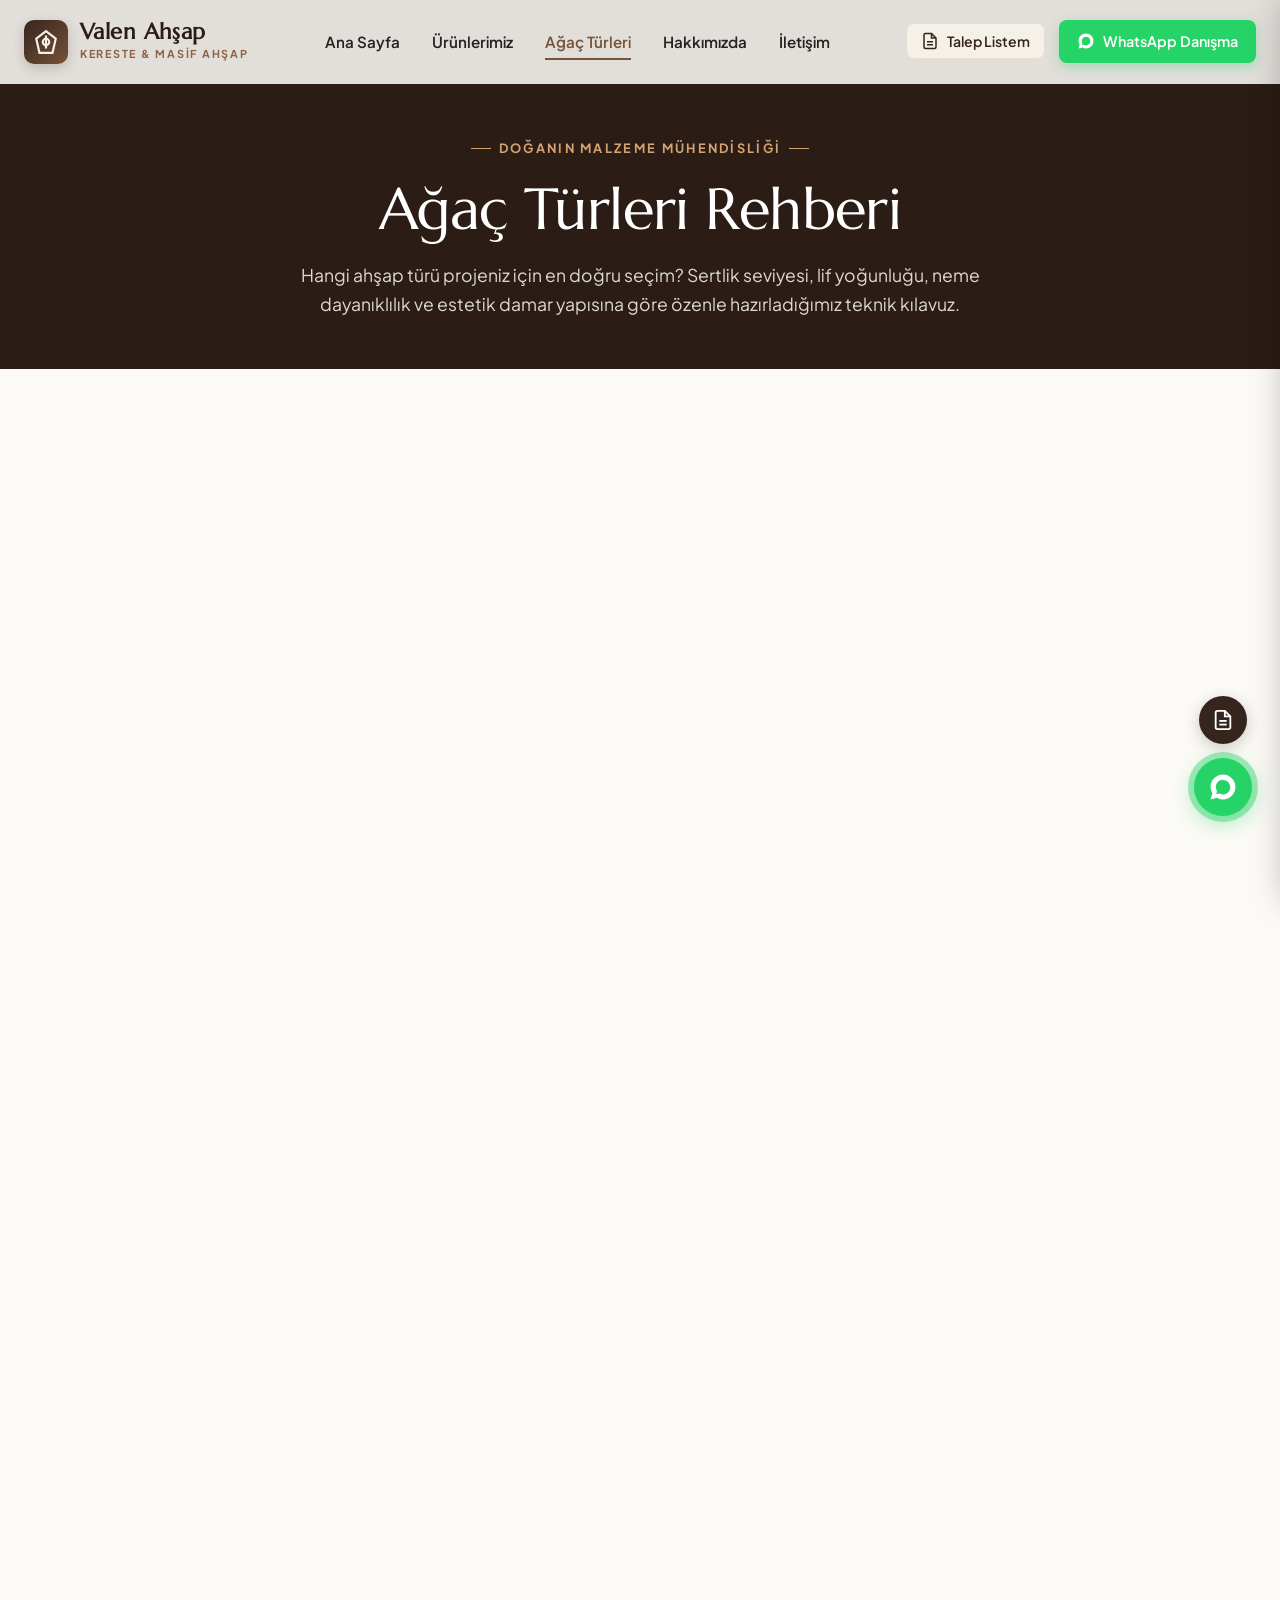
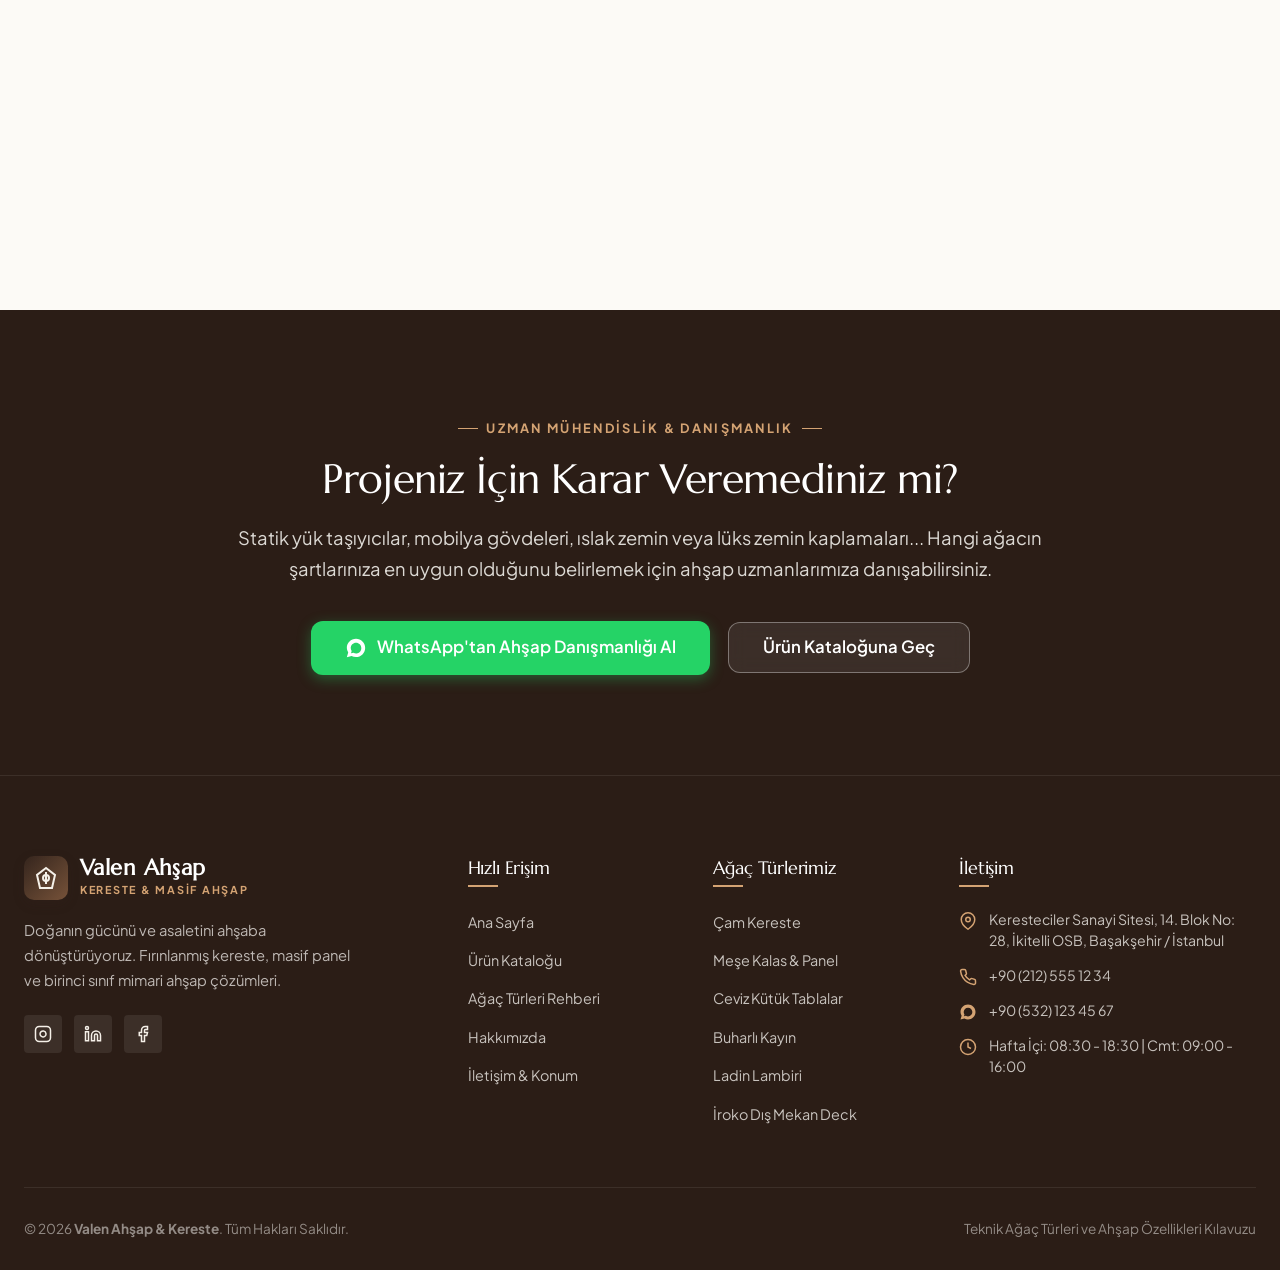
==== agac-turleri.html @ 67af4379 "Add files via upload" ====
<!DOCTYPE html>
<html lang="tr">
<head>
  <meta charset="UTF-8" />
  <meta name="viewport" content="width=device-width, initial-scale=1.0" />
  <meta http-equiv="X-UA-Compatible" content="ie=edge" />

  <!-- SEO Meta Etiketleri -->
  <title>Ağaç Türleri Rehberi | Meşe, Ceviz, Çam, Kayın, Gürgen, Ladin ve İroko - Valen Ahşap</title>
  <meta name="description" content="Projeniz için en doğru ahşabı seçin. Sertlik dereceleri, yoğunluk, neme dayanıklılık, lif dokusu ve kullanım alanlarıyla detaylı ağaç türleri teknik rehberi." />
  <meta name="keywords" content="ağaç türleri, meşe özellikleri, ceviz ağacı sertlik, çam ağacı neme dayanıklılık, kayın kereste bükülme, gürgen kereste, ladin tavan, iroko deck dayanım" />
  <meta name="author" content="Valen Ahşap & Kereste" />
  <meta name="robots" content="index, follow" />
  <link rel="canonical" href="https://www.valenahsap.com/agac-turleri.html" />

  <!-- Open Graph -->
  <meta property="og:type" content="website" />
  <meta property="og:title" content="Ağaç Türleri Rehberi | Valen Ahşap & Kereste" />
  <meta property="og:description" content="Hangi ahşap türü projenize uygun? Sertlik, renk, lif yapısı ve dayanıklılık rehberimizle keşfedin." />
  <meta property="og:image" content="https://images.unsplash.com/photo-1542456510-4710d436c4f2?auto=format&fit=crop&w=1200&q=80" />
  <meta property="og:url" content="https://www.valenahsap.com/agac-turleri.html" />

  <!-- CSS Dosyaları -->
  <link rel="stylesheet" href="assets/css/style.css" />
  <link rel="stylesheet" href="assets/css/responsive.css" />
</head>
<body>

  <!-- ==============================================================================
       ÜST GEZİNME ÇUBUĞU (HEADER & NAV)
       ============================================================================== -->
  <header class="site-header" id="site-header">
    <div class="site-container header-inner">
      
      <a href="index.html" class="brand-logo-link" title="Valen Ahşap & Kereste Ana Sayfa">
        <div class="brand-icon-wrapper">
          <svg width="26" height="26" viewBox="0 0 24 24" fill="none" stroke="currentColor" stroke-width="2">
            <path d="M12 2L3 9l3 13h12l3-13z"/>
            <path d="M12 6v12"/>
            <circle cx="12" cy="12" r="3"/>
          </svg>
        </div>
        <div class="brand-text-block">
          <span class="brand-title" data-config="brandShortName">Valen Ahşap</span>
          <span class="brand-subtitle">Kereste & Masif Ahşap</span>
        </div>
      </a>

      <nav class="desktop-nav-menu" aria-label="Ana Menü">
        <a href="index.html" class="nav-link">Ana Sayfa</a>
        <a href="urunler.html" class="nav-link">Ürünlerimiz</a>
        <a href="agac-turleri.html" class="nav-link active">Ağaç Türleri</a>
        <a href="hakkimizda.html" class="nav-link">Hakkımızda</a>
        <a href="iletisim.html" class="nav-link">İletişim</a>
      </nav>

      <div class="header-actions-group">
        <button class="header-quote-btn" onclick="QuoteList.openDrawer()" aria-label="Talep Listenizi Görüntüleyin" title="Talep Listesi">
          <svg width="18" height="18" viewBox="0 0 24 24" fill="none" stroke="currentColor" stroke-width="2">
            <path d="M14 2H6a2 2 0 0 0-2 2v16a2 2 0 0 0 2 2h12a2 2 0 0 0 2-2V8z"></path>
            <polyline points="14 2 14 8 20 8"></polyline>
            <line x1="16" y1="13" x2="8" y2="13"></line>
            <line x1="16" y1="17" x2="8" y2="17"></line>
          </svg>
          <span>Talep Listem</span>
          <span class="quote-badge-count" style="display: none;">0</span>
        </button>

        <a href="#" class="header-whatsapp-btn" data-config="whatsappLink" title="WhatsApp ile İletişime Geçin">
          <svg width="18" height="18" viewBox="0 0 24 24" fill="currentColor">
            <path d="M12.031 6.172c-3.181 0-5.767 2.586-5.768 5.766-.001 1.298.38 2.27 1.019 3.287l-.711 2.598 2.664-.698c.99.54 1.766.793 2.796.793 3.181 0 5.767-2.586 5.768-5.766 0-3.18-2.587-5.766-5.768-5.766zm9.969 5.766c0 5.518-4.482 10-10 10-1.748 0-3.385-.45-4.815-1.24L2 22l1.507-5.074A9.957 9.957 0 0 1 2 11.938c0-5.518 4.482-10 10-10s10 4.482 10 10z"/>
          </svg>
          <span>WhatsApp Danışma</span>
        </a>

        <button class="hamburger-btn" aria-label="Menüyü Aç" aria-expanded="false">
          <span class="hamburger-line"></span>
          <span class="hamburger-line"></span>
          <span class="hamburger-line"></span>
        </button>
      </div>

    </div>
  </header>

  <!-- Mobil Menü Çekmecesi -->
  <div id="mobile-nav-overlay" class="mobile-nav-overlay"></div>
  <aside id="mobile-navigation" class="mobile-navigation" aria-label="Mobil Gezinme">
    <div class="mobile-nav-header">
      <div class="brand-text-block">
        <span class="brand-title" data-config="brandShortName">Valen Ahşap</span>
        <span class="brand-subtitle">Kereste & Masif Ahşap</span>
      </div>
      <button class="mobile-nav-close" aria-label="Menüyü Kapat">
        <svg width="20" height="20" viewBox="0 0 24 24" fill="none" stroke="currentColor" stroke-width="2">
          <line x1="18" y1="6" x2="6" y2="18"></line>
          <line x1="6" y1="6" x2="18" y2="18"></line>
        </svg>
      </button>
    </div>

    <nav class="mobile-nav-links">
      <a href="index.html" class="mobile-nav-link">Ana Sayfa</a>
      <a href="urunler.html" class="mobile-nav-link">Ürünlerimiz</a>
      <a href="agac-turleri.html" class="mobile-nav-link active">Ağaç Türleri</a>
      <a href="hakkimizda.html" class="mobile-nav-link">Hakkımızda</a>
      <a href="iletisim.html" class="mobile-nav-link">İletişim</a>
    </nav>

    <div class="mobile-nav-footer">
      <button class="btn btn-secondary btn-sm" onclick="QuoteList.openDrawer()" style="width: 100%;">
        <svg width="18" height="18" viewBox="0 0 24 24" fill="none" stroke="currentColor" stroke-width="2">
          <path d="M14 2H6a2 2 0 0 0-2 2v16a2 2 0 0 0 2 2h12a2 2 0 0 0 2-2V8z"></path>
          <polyline points="14 2 14 8 20 8"></polyline>
        </svg>
        <span>Talep Listem</span>
        <span class="quote-badge-count" style="display: none;">0</span>
      </button>

      <a href="#" class="btn btn-whatsapp btn-sm" data-config="whatsappLink" style="width: 100%;">
        <svg width="18" height="18" viewBox="0 0 24 24" fill="currentColor">
          <path d="M12.031 6.172c-3.181 0-5.767 2.586-5.768 5.766-.001 1.298.38 2.27 1.019 3.287l-.711 2.598 2.664-.698c.99.54 1.766.793 2.796.793 3.181 0 5.767-2.586 5.768-5.766 0-3.18-2.587-5.766-5.768-5.766zm9.969 5.766c0 5.518-4.482 10-10 10-1.748 0-3.385-.45-4.815-1.24L2 22l1.507-5.074A9.957 9.957 0 0 1 2 11.938c0-5.518 4.482-10 10-10s10 4.482 10 10z"/>
        </svg>
        <span>WhatsApp İletişim</span>
      </a>
    </div>
  </aside>

  <!-- ==============================================================================
       REHBER SAYFA BAŞLIĞI (PAGE HERO)
       ============================================================================== -->
  <section class="about-hero-banner" style="padding-top: 130px; padding-bottom: 50px;">
    <div class="site-container">
      <span class="eyebrow-tag" style="color: var(--color-wood-amber);">Doğanın Malzeme Mühendisliği</span>
      <h1 style="color: var(--color-white); margin-bottom: 16px;">Ağaç Türleri Rehberi</h1>
      <p style="color: rgba(252, 250, 246, 0.85); max-width: 720px; margin: 0 auto; font-size: 1.1rem;">
        Hangi ahşap türü projeniz için en doğru seçim? Sertlik seviyesi, lif yoğunluğu, neme dayanıklılık ve estetik damar yapısına göre özenle hazırladığımız teknik kılavuz.
      </p>
    </div>
  </section>

  <!-- ==============================================================================
       AĞAÇ TÜRLERİ DETAYLI LİSTESİ
       ============================================================================== -->
  <main class="section-padding">
    <div class="site-container">
      
      <div class="species-list-container" id="wood-species-container">
        <!-- JS ile WOOD_SPECIES_GUIDE verisinden doldurulacak -->
      </div>

    </div>
  </main>

  <!-- ==============================================================================
       ALT İLETİŞİM ÇAĞRISI (CTA)
       ============================================================================== -->
  <section class="cta-banner-section">
    <div class="site-container">
      <div class="cta-inner-card reveal-on-scroll">
        <span class="eyebrow-tag" style="color: var(--color-wood-amber);">Uzman Mühendislik & Danışmanlık</span>
        <h2 class="cta-title">Projeniz İçin Karar Veremediniz mi?</h2>
        <p class="cta-desc">
          Statik yük taşıyıcılar, mobilya gövdeleri, ıslak zemin veya lüks zemin kaplamaları... Hangi ağacın şartlarınıza en uygun olduğunu belirlemek için ahşap uzmanlarımıza danışabilirsiniz.
        </p>
        <div class="cta-buttons-group">
          <a href="#" class="btn btn-whatsapp btn-lg" data-config="whatsappLink">
            <svg width="22" height="22" viewBox="0 0 24 24" fill="currentColor">
              <path d="M12.031 6.172c-3.181 0-5.767 2.586-5.768 5.766-.001 1.298.38 2.27 1.019 3.287l-.711 2.598 2.664-.698c.99.54 1.766.793 2.796.793 3.181 0 5.767-2.586 5.768-5.766 0-3.18-2.587-5.766-5.768-5.766zm9.969 5.766c0 5.518-4.482 10-10 10-1.748 0-3.385-.45-4.815-1.24L2 22l1.507-5.074A9.957 9.957 0 0 1 2 11.938c0-5.518 4.482-10 10-10s10 4.482 10 10z"/>
            </svg>
            <span>WhatsApp'tan Ahşap Danışmanlığı Al</span>
          </a>
          <a href="urunler.html" class="btn btn-outline-white btn-lg">
            <span>Ürün Kataloğuna Geç</span>
          </a>
        </div>
      </div>
    </div>
  </section>

  <!-- ==============================================================================
       SİTE ALT BİLGİSİ (FOOTER)
       ============================================================================== -->
  <footer class="site-footer">
    <div class="site-container">
      
      <div class="footer-top-grid">
        
        <div class="footer-brand-col">
          <div class="brand-logo-link">
            <div class="brand-icon-wrapper">
              <svg width="24" height="24" viewBox="0 0 24 24" fill="none" stroke="currentColor" stroke-width="2">
                <path d="M12 2L3 9l3 13h12l3-13z"/>
                <path d="M12 6v12"/>
                <circle cx="12" cy="12" r="3"/>
              </svg>
            </div>
            <div class="brand-text-block">
              <span class="brand-title" style="color: var(--color-white);" data-config="brandShortName">Valen Ahşap</span>
              <span class="brand-subtitle" style="color: var(--color-wood-amber);">Kereste & Masif Ahşap</span>
            </div>
          </div>

          <p>
            Doğanın gücünü ve asaletini ahşaba dönüştürüyoruz. Fırınlanmış kereste, masif panel ve birinci sınıf mimari ahşap çözümleri.
          </p>

          <div class="footer-social-links">
            <a href="https://instagram.com" target="_blank" rel="noopener noreferrer" class="social-icon-btn" aria-label="Instagram">
              <svg width="18" height="18" viewBox="0 0 24 24" fill="none" stroke="currentColor" stroke-width="2">
                <rect x="2" y="2" width="20" height="20" rx="5" ry="5"></rect>
                <path d="M16 11.37A4 4 0 1 1 12.63 8 4 4 0 0 1 16 11.37z"></path>
                <line x1="17.5" y1="6.5" x2="17.51" y2="6.5"></line>
              </svg>
            </a>
            <a href="https://linkedin.com" target="_blank" rel="noopener noreferrer" class="social-icon-btn" aria-label="LinkedIn">
              <svg width="18" height="18" viewBox="0 0 24 24" fill="none" stroke="currentColor" stroke-width="2">
                <path d="M16 8a6 6 0 0 1 6 6v7h-4v-7a2 2 0 0 0-2-2 2 2 0 0 0-2 2v7h-4v-7a6 6 0 0 1 6-6z"></path>
                <rect x="2" y="9" width="4" height="12"></rect>
                <circle cx="4" cy="4" r="2"></circle>
              </svg>
            </a>
            <a href="https://facebook.com" target="_blank" rel="noopener noreferrer" class="social-icon-btn" aria-label="Facebook">
              <svg width="18" height="18" viewBox="0 0 24 24" fill="none" stroke="currentColor" stroke-width="2">
                <path d="M18 2h-3a5 5 0 0 0-5 5v3H7v4h3v8h4v-8h3l1-4h-4V7a1 1 0 0 1 1-1h3z"></path>
              </svg>
            </a>
          </div>
        </div>

        <div>
          <h4 class="footer-heading">Hızlı Erişim</h4>
          <ul class="footer-nav-list">
            <li><a href="index.html">Ana Sayfa</a></li>
            <li><a href="urunler.html">Ürün Kataloğu</a></li>
            <li><a href="agac-turleri.html">Ağaç Türleri Rehberi</a></li>
            <li><a href="hakkimizda.html">Hakkımızda</a></li>
            <li><a href="iletisim.html">İletişim & Konum</a></li>
          </ul>
        </div>

        <div>
          <h4 class="footer-heading">Ağaç Türlerimiz</h4>
          <ul class="footer-nav-list">
            <li><a href="urunler.html?kategori=cam">Çam Kereste</a></li>
            <li><a href="urunler.html?kategori=mese">Meşe Kalas & Panel</a></li>
            <li><a href="urunler.html?kategori=ceviz">Ceviz Kütük Tablalar</a></li>
            <li><a href="urunler.html?kategori=kayin">Buharlı Kayın</a></li>
            <li><a href="urunler.html?kategori=ladin">Ladin Lambiri</a></li>
            <li><a href="urunler.html?kategori=iroko">İroko Dış Mekan Deck</a></li>
          </ul>
        </div>

        <div>
          <h4 class="footer-heading">İletişim</h4>
          <div class="footer-contact-info">
            <div class="footer-contact-item">
              <svg width="18" height="18" viewBox="0 0 24 24" fill="none" stroke="currentColor" stroke-width="2">
                <path d="M21 10c0 7-9 13-9 13s-9-6-9-13a9 9 0 0 1 18 0z"></path>
                <circle cx="12" cy="10" r="3"></circle>
              </svg>
              <span data-config="address">Keresteciler Sanayi Sitesi, 14. Blok No: 28, Başakşehir / İstanbul</span>
            </div>

            <div class="footer-contact-item">
              <svg width="18" height="18" viewBox="0 0 24 24" fill="none" stroke="currentColor" stroke-width="2">
                <path d="M22 16.92v3a2 2 0 0 1-2.18 2 19.79 19.79 0 0 1-8.63-3.07 19.5 19.5 0 0 1-6-6 19.79 19.79 0 0 1-3.07-8.67A2 2 0 0 1 4.11 2h3a2 2 0 0 1 2 1.72 12.84 12.84 0 0 0 .7 2.81 2 2 0 0 1-.45 2.11L8.09 9.91a16 16 0 0 0 6 6l1.27-1.27a2 2 0 0 1 2.11-.45 12.84 12.84 0 0 0 2.81.7A2 2 0 0 1 22 16.92z"></path>
              </svg>
              <a href="tel:+902125551234" data-config="phoneLink"><span data-config="phoneDisplay">+90 (212) 555 12 34</span></a>
            </div>

            <div class="footer-contact-item">
              <svg width="18" height="18" viewBox="0 0 24 24" fill="currentColor">
                <path d="M12.031 6.172c-3.181 0-5.767 2.586-5.768 5.766-.001 1.298.38 2.27 1.019 3.287l-.711 2.598 2.664-.698c.99.54 1.766.793 2.796.793 3.181 0 5.767-2.586 5.768-5.766 0-3.18-2.587-5.766-5.768-5.766zm9.969 5.766c0 5.518-4.482 10-10 10-1.748 0-3.385-.45-4.815-1.24L2 22l1.507-5.074A9.957 9.957 0 0 1 2 11.938c0-5.518 4.482-10 10-10s10 4.482 10 10z"/>
              </svg>
              <a href="#" data-config="whatsappLink"><span data-config="whatsappDisplay">+90 (532) 123 45 67</span></a>
            </div>

            <div class="footer-contact-item">
              <svg width="18" height="18" viewBox="0 0 24 24" fill="none" stroke="currentColor" stroke-width="2">
                <circle cx="12" cy="12" r="10"></circle>
                <polyline points="12 6 12 12 16 14"></polyline>
              </svg>
              <span data-config="workingHours">Hafta İçi: 08:30 - 18:30 | Cmt: 09:00 - 16:00</span>
            </div>
          </div>
        </div>

      </div>

      <div class="footer-bottom-bar">
        <div>
          © <span data-config="currentYear">2026</span> <strong data-config="brandName">Valen Ahşap & Kereste</strong>. Tüm Hakları Saklıdır.
        </div>
        <div>
          Teknik Ağaç Türleri ve Ahşap Özellikleri Kılavuzu
        </div>
      </div>

    </div>
  </footer>

  <!-- ==============================================================================
       JAVASCRIPT MODÜLLERİ
       ============================================================================== -->
  <script src="assets/js/config.js"></script>
  <script src="assets/data/categories.js"></script>
  <script src="assets/data/wood-species.js"></script>
  <script src="assets/data/products.js"></script>
  <script src="assets/js/quote-list.js"></script>
  <script src="assets/js/modal.js"></script>
  <script src="assets/js/main.js"></script>

  <!-- Ağaç Türleri Kartlarını Render Eden Betik -->
  <script>
    document.addEventListener("DOMContentLoaded", function () {
      const container = document.getElementById("wood-species-container");
      if (!container || !window.WOOD_SPECIES_GUIDE) return;

      let html = "";
      window.WOOD_SPECIES_GUIDE.forEach(species => {
        let highlightsHtml = "";
        species.highlights.forEach(h => {
          highlightsHtml += `
            <li>
              <svg width="16" height="16" viewBox="0 0 24 24" fill="none" stroke="currentColor" stroke-width="2.5">
                <polyline points="20 6 9 17 4 12"></polyline>
              </svg>
              <span>${h}</span>
            </li>
          `;
        });

        let usageHtml = "";
        species.usageAreas.forEach(u => {
          usageHtml += `<span class="usage-pill">${u}</span>`;
        });

        html += `
          <article class="species-detail-card reveal-on-scroll" id="${species.slug}">
            <!-- Sol: Büyük Ağaç & Doku Görseli -->
            <div class="species-visual-col">
              ${species.badge ? `<span class="species-card-badge">${species.badge}</span>` : ""}
              <img src="${species.image}" alt="${species.name} Ahşap ve Kereste Yapısı" class="species-cover-img" loading="lazy" />
            </div>

            <!-- Sağ: Bilgiler & Teknik Karakteristikler -->
            <div class="species-info-col">
              <div class="species-header-meta">
                <div class="species-latin-name">${species.latinName} (${species.family})</div>
                <h2 class="species-common-name">${species.name}</h2>
                <div class="species-tagline">${species.tagline}</div>
              </div>

              <p class="species-summary-text">${species.summary}</p>

              <!-- Temel Metrikler Tablosu -->
              <div class="species-metrics-grid">
                <div class="metric-box">
                  <span class="metric-label">Janka Sertliği</span>
                  <span class="metric-val">${species.jankaHardness} lbf (${species.hardnessLevel})</span>
                </div>
                <div class="metric-box">
                  <span class="metric-label">Hava Kurusu Yoğunluk</span>
                  <span class="metric-val">${species.densityKgM3} kg/m³</span>
                </div>
                <div class="metric-box">
                  <span class="metric-label">Dayanıklılık Sınıfı</span>
                  <span class="metric-val">${species.durabilityRating}</span>
                </div>
              </div>

              <!-- Önemli Nitelikler -->
              <ul class="species-highlights-list">
                ${highlightsHtml}
              </ul>

              <!-- Yaygın Kullanım Alanları -->
              <div style="margin-bottom: 24px;">
                <span class="modal-subheading" style="display:block; margin-bottom:8px;">İdeal Kullanım Alanları:</span>
                <div class="usage-tags-row">
                  ${usageHtml}
                </div>
              </div>

              <!-- Alt Aksiyon Butonları -->
              <div class="species-action-bar">
                <a href="urunler.html?kategori=${species.slug}" class="btn btn-primary">
                  <span>${species.name} Ürünlerini İnceleyin</span>
                  <svg width="16" height="16" viewBox="0 0 24 24" fill="none" stroke="currentColor" stroke-width="2.5">
                    <line x1="5" y1="12" x2="19" y2="12"></line>
                    <polyline points="12 5 19 12 12 19"></polyline>
                  </svg>
                </a>

                <a href="${window.SITE_CONFIG.getWhatsAppLink(`Merhaba ${window.SITE_CONFIG.brand.name}, ${species.name} kerestesi hakkında stok, ebat ve fiyat danışmak istiyorum.`)}" 
                   target="_blank" 
                   rel="noopener noreferrer" 
                   class="btn btn-whatsapp btn-sm">
                  <svg width="16" height="16" viewBox="0 0 24 24" fill="currentColor">
                    <path d="M12.031 6.172c-3.181 0-5.767 2.586-5.768 5.766-.001 1.298.38 2.27 1.019 3.287l-.711 2.598 2.664-.698c.99.54 1.766.793 2.796.793 3.181 0 5.767-2.586 5.768-5.766 0-3.18-2.587-5.766-5.768-5.766zm9.969 5.766c0 5.518-4.482 10-10 10-1.748 0-3.385-.45-4.815-1.24L2 22l1.507-5.074A9.957 9.957 0 0 1 2 11.938c0-5.518 4.482-10 10-10s10 4.482 10 10z"/>
                  </svg>
                  <span>${species.name} Fiyatı Sor</span>
                </a>
              </div>

            </div>
          </article>
        `;
      });

      container.innerHTML = html;
    });
  </script>
</body>
</html>
---- assets/css/style.css ----
/**
 * ==============================================================================
 * VALEN AHŞAP & KERESTE - ANA STİL DOSYASI (STYLE.CSS)
 * ==============================================================================
 * Doğal ahşap dokuları, sıcak krem/bej zeminler ve asil koyu ceviz tonlarıyla
 * harmanlanmış birinci sınıf kurumsal ahşap web sitesi tasarım sistemi.
 */

/* ------------------------------------------------------------------------------
   1. GOOGLE FONTS & DEĞİŞKENLER (CSS CUSTOM PROPERTIES)
   ------------------------------------------------------------------------------ */
@import url('https://fonts.googleapis.com/css2?family=Marcellus&family=Plus+Jakarta+Sans:ital,wght@0,300;0,400;0,500;0,600;0,700;0,800;1,400&family=Playfair+Display:ital,wght@0,500;0,600;0,700;1,400&display=swap');

:root {
  /* Renk Paleti - Ahşap & Toprak Tonları */
  --color-walnut-dark: #2B1D16;       /* En Koyu Ceviz / Gece Ahşabı */
  --color-walnut-deep: #35251D;       /* Ana Koyu Ceviz */
  --color-walnut-medium: #4A352A;     /* Orta Koyu Ahşap */
  --color-wood-brown: #765239;        /* Ahşap Kahverengisi */
  --color-wood-warm: #8D6346;         /* Sıcak Ahşap Karamel */
  --color-wood-light: #B88E6D;        /* Açık Meşe Işıltısı */
  --color-wood-amber: #D4A373;        /* Altın Ahşap Amber */
  
  /* Arka Plan & Zemin Tonları */
  --color-cream: #F5F0E8;             /* Sıcak Krem Zemin */
  --color-beige-light: #E8DFD1;       /* Açık Bej Çizgiler & Kartlar */
  --color-beige-soft: #F9F7F3;        /* Yumuşak Fildişi Zemin */
  --color-offwhite: #FCFAF6;          /* Kırık Beyaz */
  --color-white: #FFFFFF;             /* Saf Beyaz */
  
  /* Tipografi Renkleri */
  --color-text-main: #25221F;         /* Ana Koyu Gövde Metni */
  --color-text-muted: #6B625B;        /* Yardımcı Açıklama Metni */
  --color-text-light: #8E857E;        /* Açık Gri-Ahşap Metin */
  
  /* WhatsApp & Vurgular */
  --color-whatsapp: #25D366;          /* WhatsApp Yeşili */
  --color-whatsapp-dark: #128C7E;     /* WhatsApp Koyu Yeşil */
  --color-whatsapp-glow: rgba(37, 211, 102, 0.35);

  /* Tipografi Tanımları */
  --font-serif: 'Marcellus', 'Playfair Display', Georgia, serif;
  --font-sans: 'Plus Jakarta Sans', -apple-system, BlinkMacSystemFont, 'Segoe UI', Roboto, sans-serif;
  
  /* Gölgeler & Derinlik */
  --shadow-sm: 0 2px 8px rgba(43, 29, 22, 0.05);
  --shadow-md: 0 6px 20px rgba(43, 29, 22, 0.08);
  --shadow-lg: 0 16px 36px rgba(43, 29, 22, 0.12);
  --shadow-xl: 0 24px 50px rgba(43, 29, 22, 0.18);
  --shadow-card: 0 10px 30px rgba(53, 37, 29, 0.07);

  /* Yuvarlatmalar & Geçişler */
  --radius-xs: 4px;
  --radius-sm: 8px;
  --radius-md: 12px;
  --radius-lg: 18px;
  --radius-xl: 24px;
  --radius-pill: 999px;

  --transition-fast: 0.2s cubic-bezier(0.16, 1, 0.3, 1);
  --transition-smooth: 0.35s cubic-bezier(0.16, 1, 0.3, 1);
  --transition-slow: 0.6s cubic-bezier(0.16, 1, 0.3, 1);

  /* Konteyner Genişliği */
  --container-max: 1280px;
  --header-height: 84px;
}

/* ------------------------------------------------------------------------------
   2. TEMEL SIFIRLAMA & GENEL KURALLAR
   ------------------------------------------------------------------------------ */
*, *::before, *::after {
  box-sizing: border-box;
  margin: 0;
  padding: 0;
}

html {
  font-size: 16px;
  scroll-behavior: smooth;
  -webkit-font-smoothing: antialiased;
  -moz-osx-font-smoothing: grayscale;
}

body {
  font-family: var(--font-sans);
  background-color: var(--color-offwhite);
  color: var(--color-text-main);
  line-height: 1.65;
  overflow-x: hidden;
  position: relative;
}

body.modal-open,
body.menu-open {
  overflow: hidden;
}

/* Seçim Rengi */
::selection {
  background-color: var(--color-wood-brown);
  color: var(--color-white);
}

img {
  max-width: 100%;
  height: auto;
  display: block;
  object-fit: cover;
}

a {
  color: inherit;
  text-decoration: none;
  transition: color var(--transition-fast);
}

button {
  font-family: inherit;
  cursor: pointer;
  border: none;
  background: none;
  outline: none;
}

ul, ol {
  list-style: none;
}

/* ------------------------------------------------------------------------------
   3. TİPOGRAFİ HİYERARŞİSİ
   ------------------------------------------------------------------------------ */
h1, h2, h3, h4, h5, h6 {
  font-family: var(--font-serif);
  color: var(--color-walnut-dark);
  line-height: 1.25;
  font-weight: 500;
  letter-spacing: -0.01em;
}

h1 { font-size: clamp(2.4rem, 4.5vw, 4rem); }
h2 { font-size: clamp(1.9rem, 3.2vw, 2.75rem); }
h3 { font-size: clamp(1.4rem, 2.2vw, 1.85rem); }
h4 { font-size: 1.25rem; }
h5 { font-size: 1.05rem; }

p {
  color: var(--color-text-muted);
  margin-bottom: 1rem;
}

p:last-child {
  margin-bottom: 0;
}

/* ------------------------------------------------------------------------------
   4. DÜZEN VE KONTEYNER (LAYOUT & GRID)
   ------------------------------------------------------------------------------ */
.site-container {
  width: 100%;
  max-width: var(--container-max);
  margin-left: auto;
  margin-right: auto;
  padding-left: 24px;
  padding-right: 24px;
}

.section-padding {
  padding-top: clamp(60px, 8vw, 110px);
  padding-bottom: clamp(60px, 8vw, 110px);
}

.section-padding-top {
  padding-top: clamp(60px, 8vw, 110px);
}

.section-padding-bottom {
  padding-bottom: clamp(60px, 8vw, 110px);
}

/* Bölüm Başlık Blokları */
.section-header-center {
  text-align: center;
  max-width: 720px;
  margin: 0 auto clamp(40px, 5vw, 64px);
}

.section-header-left {
  max-width: 680px;
  margin-bottom: clamp(36px, 4vw, 54px);
}

.eyebrow-tag {
  display: inline-flex;
  align-items: center;
  gap: 8px;
  font-size: 0.8rem;
  font-weight: 700;
  letter-spacing: 0.18em;
  text-transform: uppercase;
  color: var(--color-wood-brown);
  margin-bottom: 14px;
}

.eyebrow-tag::before,
.eyebrow-tag::after {
  content: "";
  display: inline-block;
  width: 20px;
  height: 1px;
  background-color: var(--color-wood-amber);
}

.section-header-center .section-title,
.section-header-left .section-title {
  margin-bottom: 16px;
}

.section-subtitle {
  font-size: 1.05rem;
  color: var(--color-text-muted);
  line-height: 1.7;
}

/* ------------------------------------------------------------------------------
   5. BUTONLAR VE AKSİYON ELEMENTLERİ
   ------------------------------------------------------------------------------ */
.btn {
  display: inline-flex;
  align-items: center;
  justify-content: center;
  gap: 10px;
  padding: 13px 26px;
  font-size: 0.95rem;
  font-weight: 600;
  border-radius: var(--radius-sm);
  transition: all var(--transition-smooth);
  text-decoration: none;
  cursor: pointer;
  line-height: 1;
  white-space: nowrap;
}

.btn-primary {
  background-color: var(--color-wood-brown);
  color: var(--color-white);
  box-shadow: 0 4px 14px rgba(118, 82, 57, 0.25);
  border: 1px solid transparent;
}

.btn-primary:hover {
  background-color: var(--color-walnut-deep);
  transform: translateY(-2px);
  box-shadow: 0 6px 18px rgba(53, 37, 29, 0.3);
  color: var(--color-white);
}

.btn-secondary {
  background-color: var(--color-white);
  color: var(--color-walnut-dark);
  border: 1px solid var(--color-beige-light);
  box-shadow: var(--shadow-sm);
}

.btn-secondary:hover {
  background-color: var(--color-cream);
  border-color: var(--color-wood-light);
  transform: translateY(-2px);
  color: var(--color-walnut-dark);
}

.btn-outline-white {
  background-color: rgba(255, 255, 255, 0.08);
  color: var(--color-white);
  border: 1px solid rgba(255, 255, 255, 0.35);
  backdrop-filter: blur(8px);
}

.btn-outline-white:hover {
  background-color: var(--color-white);
  color: var(--color-walnut-dark);
  border-color: var(--color-white);
  transform: translateY(-2px);
}

.btn-whatsapp {
  background-color: var(--color-whatsapp);
  color: var(--color-white);
  box-shadow: 0 4px 14px var(--color-whatsapp-glow);
}

.btn-whatsapp:hover {
  background-color: var(--color-whatsapp-dark);
  transform: translateY(-2px);
  box-shadow: 0 6px 18px rgba(18, 140, 126, 0.4);
  color: var(--color-white);
}

.btn-sm {
  padding: 9px 18px;
  font-size: 0.85rem;
}

.btn-lg {
  padding: 16px 34px;
  font-size: 1.05rem;
  border-radius: var(--radius-md);
}

/* ------------------------------------------------------------------------------
   6. ÜST BİLGİ & NAVİGASYON (HEADER & NAV)
   ------------------------------------------------------------------------------ */
.site-header {
  position: fixed;
  top: 0;
  left: 0;
  right: 0;
  z-index: 1000;
  height: var(--header-height);
  background-color: rgba(252, 250, 246, 0.88);
  backdrop-filter: blur(14px);
  -webkit-backdrop-filter: blur(14px);
  border-bottom: 1px solid rgba(232, 223, 209, 0.6);
  transition: all var(--transition-smooth);
}

.site-header.scrolled {
  height: 72px;
  background-color: rgba(255, 255, 255, 0.96);
  border-bottom-color: rgba(118, 82, 57, 0.15);
  box-shadow: 0 8px 24px rgba(43, 29, 22, 0.08);
}

.header-inner {
  display: flex;
  align-items: center;
  justify-content: space-between;
  height: 100%;
}

/* Marka Logosu */
.brand-logo-link {
  display: flex;
  align-items: center;
  gap: 12px;
  text-decoration: none;
}

.brand-icon-wrapper {
  width: 44px;
  height: 44px;
  background: linear-gradient(135deg, var(--color-walnut-deep), var(--color-wood-brown));
  border-radius: 10px;
  display: flex;
  align-items: center;
  justify-content: center;
  color: var(--color-cream);
  box-shadow: 0 4px 12px rgba(53, 37, 29, 0.2);
  transition: transform var(--transition-fast);
}

.brand-logo-link:hover .brand-icon-wrapper {
  transform: rotate(-3deg) scale(1.05);
}

.brand-text-block {
  display: flex;
  flex-direction: column;
}

.brand-title {
  font-family: var(--font-serif);
  font-size: 1.35rem;
  font-weight: 600;
  color: var(--color-walnut-dark);
  line-height: 1.15;
  letter-spacing: 0.02em;
}

.brand-subtitle {
  font-size: 0.68rem;
  font-weight: 700;
  text-transform: uppercase;
  letter-spacing: 0.16em;
  color: var(--color-wood-warm);
}

/* Masaüstü Menü */
.desktop-nav-menu {
  display: flex;
  align-items: center;
  gap: 32px;
}

.nav-link {
  font-size: 0.95rem;
  font-weight: 600;
  color: var(--color-text-main);
  position: relative;
  padding: 6px 0;
  transition: color var(--transition-fast);
}

.nav-link::after {
  content: "";
  position: absolute;
  bottom: 0;
  left: 0;
  width: 0;
  height: 2px;
  background-color: var(--color-wood-brown);
  transition: width var(--transition-smooth);
}

.nav-link:hover,
.nav-link.active {
  color: var(--color-wood-brown);
}

.nav-link:hover::after,
.nav-link.active::after {
  width: 100%;
}

/* Header Sağ Aksiyonlar */
.header-actions-group {
  display: flex;
  align-items: center;
  gap: 14px;
}

/* Talep Sepeti / Listesi Butonu */
.header-quote-btn {
  display: inline-flex;
  align-items: center;
  gap: 8px;
  padding: 8px 14px;
  background-color: var(--color-cream);
  color: var(--color-walnut-deep);
  border: 1px solid var(--color-beige-light);
  border-radius: var(--radius-sm);
  font-size: 0.88rem;
  font-weight: 600;
  transition: all var(--transition-fast);
}

.header-quote-btn:hover {
  background-color: var(--color-beige-light);
  border-color: var(--color-wood-light);
}

.quote-badge-count {
  display: inline-flex;
  align-items: center;
  justify-content: center;
  background-color: var(--color-wood-brown);
  color: var(--color-white);
  font-size: 0.72rem;
  font-weight: 700;
  min-width: 20px;
  height: 20px;
  border-radius: var(--radius-pill);
  padding: 0 5px;
}

.quote-badge-count.pulse-bounce {
  animation: badgeBounce 0.5s cubic-bezier(0.175, 0.885, 0.32, 1.275);
}

@keyframes badgeBounce {
  0%, 100% { transform: scale(1); }
  50% { transform: scale(1.4); background-color: var(--color-whatsapp); }
}

.header-whatsapp-btn {
  display: inline-flex;
  align-items: center;
  gap: 8px;
  padding: 10px 18px;
  background-color: var(--color-whatsapp);
  color: var(--color-white);
  border-radius: var(--radius-sm);
  font-size: 0.9rem;
  font-weight: 600;
  box-shadow: 0 4px 12px var(--color-whatsapp-glow);
  transition: all var(--transition-fast);
}

.header-whatsapp-btn:hover {
  background-color: var(--color-whatsapp-dark);
  transform: translateY(-2px);
  color: var(--color-white);
}

/* Hamburger Menü Butonu */
.hamburger-btn {
  display: none;
  flex-direction: column;
  justify-content: center;
  gap: 5px;
  width: 40px;
  height: 40px;
  border-radius: var(--radius-xs);
  padding: 8px;
  background-color: var(--color-cream);
  border: 1px solid var(--color-beige-light);
  cursor: pointer;
  z-index: 1010;
}

.hamburger-line {
  display: block;
  width: 100%;
  height: 2px;
  background-color: var(--color-walnut-dark);
  border-radius: 2px;
  transition: all var(--transition-fast);
}

.hamburger-btn.active .hamburger-line:nth-child(1) {
  transform: translateY(7px) rotate(45deg);
}

.hamburger-btn.active .hamburger-line:nth-child(2) {
  opacity: 0;
}

.hamburger-btn.active .hamburger-line:nth-child(3) {
  transform: translateY(-7px) rotate(-45deg);
}

/* Mobil Navigasyon Çekmecesi */
.mobile-nav-overlay {
  position: fixed;
  inset: 0;
  background-color: rgba(43, 29, 22, 0.55);
  backdrop-filter: blur(4px);
  z-index: 1005;
  opacity: 0;
  pointer-events: none;
  transition: opacity var(--transition-smooth);
}

.mobile-nav-overlay.active {
  opacity: 1;
  pointer-events: auto;
}

.mobile-navigation {
  position: fixed;
  top: 0;
  right: -320px;
  width: 300px;
  height: 100vh;
  background-color: var(--color-offwhite);
  z-index: 1006;
  padding: 30px 24px;
  display: flex;
  flex-direction: column;
  justify-content: space-between;
  box-shadow: -10px 0 30px rgba(0, 0, 0, 0.15);
  transition: right var(--transition-smooth);
  overflow-y: auto;
}

.mobile-navigation.active {
  right: 0;
}

.mobile-nav-header {
  display: flex;
  align-items: center;
  justify-content: space-between;
  padding-bottom: 20px;
  border-bottom: 1px solid var(--color-beige-light);
}

.mobile-nav-close {
  width: 36px;
  height: 36px;
  border-radius: var(--radius-xs);
  display: flex;
  align-items: center;
  justify-content: center;
  background-color: var(--color-cream);
  color: var(--color-walnut-dark);
}

.mobile-nav-links {
  display: flex;
  flex-direction: column;
  gap: 16px;
  margin-top: 30px;
}

.mobile-nav-link {
  font-family: var(--font-serif);
  font-size: 1.25rem;
  color: var(--color-walnut-dark);
  padding: 6px 0;
  border-bottom: 1px dashed rgba(232, 223, 209, 0.6);
  transition: color var(--transition-fast);
}

.mobile-nav-link.active,
.mobile-nav-link:hover {
  color: var(--color-wood-brown);
  padding-left: 6px;
}

.mobile-nav-footer {
  padding-top: 24px;
  border-top: 1px solid var(--color-beige-light);
  display: flex;
  flex-direction: column;
  gap: 12px;
}

/* ------------------------------------------------------------------------------
   7. HERO BÖLÜMÜ (ANA SAYFA KARŞILAMA ALANI)
   ------------------------------------------------------------------------------ */
.hero-section {
  position: relative;
  min-height: calc(100vh - var(--header-height));
  margin-top: var(--header-height);
  display: flex;
  align-items: center;
  background-color: var(--color-walnut-dark);
  overflow: hidden;
  padding: 80px 0;
}

.hero-bg-layer {
  position: absolute;
  inset: 0;
  z-index: 1;
}

.hero-bg-image {
  width: 100%;
  height: 100%;
  object-fit: cover;
  object-position: center;
  transform: scale(1.04);
  filter: brightness(0.65) contrast(1.1);
  transition: transform 10s ease;
}

.hero-section:hover .hero-bg-image {
  transform: scale(1.0);
}

.hero-overlay-gradient {
  position: absolute;
  inset: 0;
  background: linear-gradient(
    90deg,
    rgba(37, 24, 18, 0.94) 0%,
    rgba(43, 29, 22, 0.8) 50%,
    rgba(37, 24, 18, 0.4) 100%
  );
  z-index: 2;
}

.hero-content {
  position: relative;
  z-index: 3;
  max-width: 740px;
  color: var(--color-white);
}

.hero-badge {
  display: inline-flex;
  align-items: center;
  gap: 8px;
  padding: 7px 16px;
  background-color: rgba(255, 255, 255, 0.12);
  border: 1px solid rgba(255, 255, 255, 0.25);
  backdrop-filter: blur(8px);
  border-radius: var(--radius-pill);
  font-size: 0.82rem;
  font-weight: 600;
  letter-spacing: 0.08em;
  text-transform: uppercase;
  color: var(--color-cream);
  margin-bottom: 24px;
}

.hero-badge-dot {
  width: 8px;
  height: 8px;
  border-radius: 50%;
  background-color: var(--color-wood-amber);
  box-shadow: 0 0 10px var(--color-wood-amber);
}

.hero-title {
  color: var(--color-white);
  margin-bottom: 22px;
  line-height: 1.18;
}

.hero-title span {
  color: var(--color-wood-amber);
  font-style: italic;
}

.hero-description {
  font-size: clamp(1.05rem, 1.4vw, 1.25rem);
  line-height: 1.7;
  color: rgba(252, 250, 246, 0.85);
  margin-bottom: 36px;
}

.hero-cta-group {
  display: flex;
  align-items: center;
  gap: 16px;
  flex-wrap: wrap;
  margin-bottom: 48px;
}

/* Hero İstatistik Şeridi */
.hero-stats-row {
  display: grid;
  grid-template-columns: repeat(3, 1fr);
  gap: 24px;
  padding-top: 32px;
  border-top: 1px solid rgba(255, 255, 255, 0.15);
}

.hero-stat-item h4 {
  font-family: var(--font-serif);
  font-size: 1.8rem;
  color: var(--color-wood-amber);
  margin-bottom: 4px;
}

.hero-stat-item p {
  font-size: 0.85rem;
  color: rgba(255, 255, 255, 0.7);
  margin-bottom: 0;
}

/* ------------------------------------------------------------------------------
   8. KATEGORİ KARTLARI (KATEGORİLERİMİZ)
   ------------------------------------------------------------------------------ */
.categories-grid {
  display: grid;
  grid-template-columns: repeat(auto-fill, minmax(290px, 1fr));
  gap: 28px;
}

.category-card {
  position: relative;
  height: 380px;
  border-radius: var(--radius-md);
  overflow: hidden;
  box-shadow: var(--shadow-card);
  transition: all var(--transition-smooth);
  display: flex;
  flex-direction: column;
  justify-content: flex-end;
  padding: 30px 24px;
  text-decoration: none;
  background-color: var(--color-walnut-dark);
}

.category-card-bg {
  position: absolute;
  inset: 0;
  width: 100%;
  height: 100%;
  object-fit: cover;
  transition: transform var(--transition-slow), filter var(--transition-smooth);
  filter: brightness(0.78);
}

.category-card-gradient {
  position: absolute;
  inset: 0;
  background: linear-gradient(
    180deg,
    rgba(43, 29, 22, 0.1) 0%,
    rgba(43, 29, 22, 0.5) 45%,
    rgba(37, 24, 18, 0.95) 100%
  );
  z-index: 1;
  transition: background var(--transition-smooth);
}

.category-card-content {
  position: relative;
  z-index: 2;
  color: var(--color-white);
  transform: translateY(12px);
  transition: transform var(--transition-smooth);
}

.category-tag {
  display: inline-block;
  font-size: 0.75rem;
  font-weight: 700;
  letter-spacing: 0.12em;
  text-transform: uppercase;
  color: var(--color-wood-amber);
  margin-bottom: 8px;
}

.category-title {
  font-family: var(--font-serif);
  font-size: 1.65rem;
  color: var(--color-white);
  margin-bottom: 8px;
  line-height: 1.2;
}

.category-desc {
  font-size: 0.88rem;
  line-height: 1.5;
  color: rgba(255, 255, 255, 0.8);
  margin-bottom: 16px;
  display: -webkit-box;
  -webkit-line-clamp: 2;
  -webkit-box-orient: vertical;
  overflow: hidden;
}

.category-link-btn {
  display: inline-flex;
  align-items: center;
  gap: 8px;
  font-size: 0.88rem;
  font-weight: 700;
  color: var(--color-cream);
  opacity: 0.9;
  transition: all var(--transition-fast);
}

.category-link-btn svg {
  transition: transform var(--transition-fast);
}

/* Hover Efektleri */
.category-card:hover {
  transform: translateY(-6px);
  box-shadow: var(--shadow-xl);
}

.category-card:hover .category-card-bg {
  transform: scale(1.08);
  filter: brightness(0.65);
}

.category-card:hover .category-card-gradient {
  background: linear-gradient(
    180deg,
    rgba(43, 29, 22, 0.2) 0%,
    rgba(43, 29, 22, 0.6) 40%,
    rgba(27, 18, 13, 0.98) 100%
  );
}

.category-card:hover .category-card-content {
  transform: translateY(0);
}

.category-card:hover .category-link-btn {
  color: var(--color-wood-amber);
}

.category-card:hover .category-link-btn svg {
  transform: translateX(5px);
}

/* ------------------------------------------------------------------------------
   9. ÜRÜN KARTLARI (ÜRÜNLER & ÖNE ÇIKANLAR)
   ------------------------------------------------------------------------------ */
.products-grid {
  display: grid;
  grid-template-columns: repeat(auto-fill, minmax(295px, 1fr));
  gap: 28px;
}

.product-card {
  background-color: var(--color-white);
  border-radius: var(--radius-md);
  border: 1px solid var(--color-beige-light);
  overflow: hidden;
  box-shadow: var(--shadow-card);
  display: flex;
  flex-direction: column;
  transition: all var(--transition-smooth);
  position: relative;
}

.product-card:hover {
  transform: translateY(-6px);
  box-shadow: var(--shadow-lg);
  border-color: rgba(118, 82, 57, 0.35);
}

.product-card-media {
  position: relative;
  height: 220px;
  background-color: var(--color-cream);
  overflow: hidden;
}

.product-card-media img {
  width: 100%;
  height: 100%;
  object-fit: cover;
  transition: transform var(--transition-slow);
}

.product-card:hover .product-card-media img {
  transform: scale(1.06);
}

.product-card-badge {
  position: absolute;
  top: 14px;
  left: 14px;
  z-index: 2;
  background-color: var(--color-walnut-deep);
  color: var(--color-cream);
  font-size: 0.72rem;
  font-weight: 700;
  letter-spacing: 0.05em;
  padding: 4px 10px;
  border-radius: var(--radius-pill);
  box-shadow: 0 2px 8px rgba(0, 0, 0, 0.2);
}

.product-category-pill {
  position: absolute;
  top: 14px;
  right: 14px;
  z-index: 2;
  background-color: rgba(255, 255, 255, 0.92);
  color: var(--color-walnut-dark);
  font-size: 0.72rem;
  font-weight: 700;
  padding: 4px 10px;
  border-radius: var(--radius-pill);
  box-shadow: var(--shadow-sm);
  backdrop-filter: blur(4px);
}

.product-card-overlay {
  position: absolute;
  inset: 0;
  background: rgba(43, 29, 22, 0.4);
  display: flex;
  align-items: center;
  justify-content: center;
  opacity: 0;
  transition: opacity var(--transition-smooth);
  z-index: 3;
}

.product-card:hover .product-card-overlay {
  opacity: 1;
}

.btn-card-quick-view {
  background-color: var(--color-white);
  color: var(--color-walnut-dark);
  padding: 9px 18px;
  border-radius: var(--radius-pill);
  font-size: 0.85rem;
  font-weight: 700;
  display: inline-flex;
  align-items: center;
  gap: 8px;
  box-shadow: 0 4px 14px rgba(0, 0, 0, 0.2);
  transform: translateY(10px);
  transition: all var(--transition-smooth);
}

.product-card:hover .btn-card-quick-view {
  transform: translateY(0);
}

.btn-card-quick-view:hover {
  background-color: var(--color-wood-brown);
  color: var(--color-white);
}

/* Kart Gövdesi */
.product-card-body {
  padding: 22px;
  display: flex;
  flex-direction: column;
  flex: 1;
}

.product-stock-tag {
  display: inline-flex;
  align-items: center;
  gap: 6px;
  font-size: 0.75rem;
  font-weight: 600;
  color: #2E7D32;
  margin-bottom: 8px;
}

.stock-dot {
  width: 7px;
  height: 7px;
  background-color: #2E7D32;
  border-radius: 50%;
  display: inline-block;
}

.product-card-title {
  font-family: var(--font-serif);
  font-size: 1.25rem;
  line-height: 1.3;
  margin-bottom: 8px;
}

.product-card-title a {
  color: var(--color-walnut-dark);
}

.product-card-title a:hover {
  color: var(--color-wood-brown);
}

.product-card-desc {
  font-size: 0.88rem;
  color: var(--color-text-muted);
  line-height: 1.55;
  margin-bottom: 14px;
  display: -webkit-box;
  -webkit-line-clamp: 2;
  -webkit-box-orient: vertical;
  overflow: hidden;
}

.product-dim-preview {
  display: inline-flex;
  align-items: center;
  gap: 6px;
  background-color: var(--color-cream);
  color: var(--color-walnut-deep);
  font-size: 0.78rem;
  font-weight: 600;
  padding: 5px 10px;
  border-radius: var(--radius-xs);
  margin-bottom: 14px;
}

.product-price-note {
  font-size: 0.8rem;
  font-style: italic;
  color: var(--color-text-light);
  margin-bottom: 18px;
  padding-top: 10px;
  border-top: 1px dashed var(--color-beige-light);
}

.product-card-actions {
  display: grid;
  grid-template-columns: 1fr auto;
  gap: 10px;
  margin-top: auto;
}

.btn-card-whatsapp {
  background-color: var(--color-cream);
  color: var(--color-walnut-deep);
  border: 1px solid var(--color-beige-light);
  border-radius: var(--radius-sm);
  font-size: 0.82rem;
  font-weight: 700;
  display: inline-flex;
  align-items: center;
  justify-content: center;
  gap: 6px;
  padding: 9px 12px;
  transition: all var(--transition-fast);
}

.btn-card-whatsapp svg {
  color: var(--color-whatsapp-dark);
}

.btn-card-whatsapp:hover {
  background-color: var(--color-whatsapp);
  border-color: var(--color-whatsapp);
  color: var(--color-white);
}

.btn-card-whatsapp:hover svg {
  color: var(--color-white);
}

.btn-card-add-quote {
  background-color: var(--color-offwhite);
  color: var(--color-walnut-dark);
  border: 1px solid var(--color-beige-light);
  border-radius: var(--radius-sm);
  padding: 9px 12px;
  font-size: 0.82rem;
  font-weight: 700;
  display: inline-flex;
  align-items: center;
  gap: 6px;
  transition: all var(--transition-fast);
}

.btn-card-add-quote:hover {
  background-color: var(--color-wood-brown);
  border-color: var(--color-wood-brown);
  color: var(--color-white);
}

/* ------------------------------------------------------------------------------
   10. NEDEN BİZİ TERCİH ETMELİSİNİZ? (AVANTAJLAR)
   ------------------------------------------------------------------------------ */
.why-us-section {
  background-color: var(--color-cream);
  position: relative;
}

.features-grid {
  display: grid;
  grid-template-columns: repeat(auto-fit, minmax(240px, 1fr));
  gap: 28px;
}

.feature-card {
  background-color: var(--color-white);
  padding: 34px 26px;
  border-radius: var(--radius-md);
  border: 1px solid var(--color-beige-light);
  box-shadow: var(--shadow-sm);
  transition: all var(--transition-smooth);
}

.feature-card:hover {
  transform: translateY(-6px);
  box-shadow: var(--shadow-lg);
  border-color: var(--color-wood-light);
}

.feature-icon-box {
  width: 58px;
  height: 58px;
  border-radius: var(--radius-sm);
  background-color: var(--color-cream);
  color: var(--color-wood-brown);
  display: flex;
  align-items: center;
  justify-content: center;
  margin-bottom: 22px;
  transition: all var(--transition-fast);
}

.feature-card:hover .feature-icon-box {
  background-color: var(--color-wood-brown);
  color: var(--color-white);
}

.feature-title {
  font-size: 1.25rem;
  margin-bottom: 12px;
}

.feature-desc {
  font-size: 0.92rem;
  color: var(--color-text-muted);
  line-height: 1.6;
}

/* ------------------------------------------------------------------------------
   11. AHŞABIN DOĞALLIĞI & HİKAYE BÖLÜMÜ (SPLIT STORY)
   ------------------------------------------------------------------------------ */
.nature-story-grid {
  display: grid;
  grid-template-columns: 1fr 1fr;
  gap: clamp(40px, 6vw, 80px);
  align-items: center;
}

.story-media-wrap {
  position: relative;
}

.story-main-img {
  width: 100%;
  height: 520px;
  border-radius: var(--radius-lg);
  object-fit: cover;
  box-shadow: var(--shadow-xl);
}

.story-floating-card {
  position: absolute;
  bottom: -30px;
  right: -20px;
  background-color: var(--color-walnut-deep);
  color: var(--color-white);
  padding: 24px 28px;
  border-radius: var(--radius-md);
  box-shadow: var(--shadow-xl);
  max-width: 260px;
  border: 1px solid rgba(255, 255, 255, 0.15);
}

.story-floating-card h5 {
  font-family: var(--font-serif);
  font-size: 1.4rem;
  color: var(--color-wood-amber);
  margin-bottom: 6px;
}

.story-floating-card p {
  font-size: 0.85rem;
  color: rgba(255, 255, 255, 0.8);
  margin-bottom: 0;
  line-height: 1.45;
}

.story-content h2 {
  margin-bottom: 22px;
}

.story-lead-text {
  font-size: 1.15rem;
  color: var(--color-walnut-medium);
  font-weight: 500;
  line-height: 1.7;
  margin-bottom: 20px;
}

.story-body-text {
  font-size: 0.96rem;
  color: var(--color-text-muted);
  line-height: 1.75;
  margin-bottom: 28px;
}

.story-checklist {
  display: flex;
  flex-direction: column;
  gap: 12px;
  margin-bottom: 34px;
}

.story-check-item {
  display: flex;
  align-items: center;
  gap: 12px;
  font-weight: 600;
  color: var(--color-walnut-dark);
  font-size: 0.95rem;
}

.story-check-item svg {
  color: var(--color-wood-brown);
  flex-shrink: 0;
}

/* ------------------------------------------------------------------------------
   12. ÇAĞRI ŞERİDİ (CTA - CALL TO ACTION)
   ------------------------------------------------------------------------------ */
.cta-banner-section {
  position: relative;
  background-color: var(--color-walnut-dark);
  color: var(--color-white);
  padding: clamp(60px, 8vw, 100px) 0;
  overflow: hidden;
}

.cta-bg-texture {
  position: absolute;
  inset: 0;
  width: 100%;
  height: 100%;
  object-fit: cover;
  opacity: 0.18;
  filter: contrast(1.2);
}

.cta-inner-card {
  position: relative;
  z-index: 2;
  text-align: center;
  max-width: 820px;
  margin: 0 auto;
}

.cta-title {
  color: var(--color-white);
  margin-bottom: 18px;
}

.cta-desc {
  font-size: 1.15rem;
  color: rgba(252, 250, 246, 0.85);
  margin-bottom: 36px;
  line-height: 1.7;
}

.cta-buttons-group {
  display: flex;
  align-items: center;
  justify-content: center;
  gap: 18px;
  flex-wrap: wrap;
}

/* ------------------------------------------------------------------------------
   13. SİTE ALT BİLGİSİ (FOOTER)
   ------------------------------------------------------------------------------ */
.site-footer {
  background-color: var(--color-walnut-dark);
  color: rgba(252, 250, 246, 0.8);
  padding-top: 80px;
  padding-bottom: 30px;
  border-top: 1px solid rgba(255, 255, 255, 0.08);
}

.footer-top-grid {
  display: grid;
  grid-template-columns: 2fr 1fr 1fr 1.5fr;
  gap: 48px;
  margin-bottom: 60px;
}

.footer-brand-col p {
  color: rgba(252, 250, 246, 0.7);
  font-size: 0.92rem;
  line-height: 1.7;
  margin-top: 18px;
  margin-bottom: 22px;
  max-width: 340px;
}

.footer-social-links {
  display: flex;
  gap: 12px;
}

.social-icon-btn {
  width: 38px;
  height: 38px;
  border-radius: var(--radius-xs);
  background-color: rgba(255, 255, 255, 0.08);
  display: flex;
  align-items: center;
  justify-content: center;
  color: var(--color-cream);
  transition: all var(--transition-fast);
}

.social-icon-btn:hover {
  background-color: var(--color-wood-brown);
  color: var(--color-white);
  transform: translateY(-2px);
}

.footer-heading {
  font-family: var(--font-serif);
  font-size: 1.15rem;
  color: var(--color-white);
  margin-bottom: 22px;
  position: relative;
  padding-bottom: 8px;
}

.footer-heading::after {
  content: "";
  position: absolute;
  bottom: 0;
  left: 0;
  width: 30px;
  height: 2px;
  background-color: var(--color-wood-amber);
}

.footer-nav-list {
  display: flex;
  flex-direction: column;
  gap: 12px;
}

.footer-nav-list a {
  font-size: 0.9rem;
  color: rgba(252, 250, 246, 0.75);
  transition: color var(--transition-fast), padding-left var(--transition-fast);
}

.footer-nav-list a:hover {
  color: var(--color-wood-amber);
  padding-left: 6px;
}

.footer-contact-info {
  display: flex;
  flex-direction: column;
  gap: 14px;
}

.footer-contact-item {
  display: flex;
  gap: 12px;
  font-size: 0.88rem;
  color: rgba(252, 250, 246, 0.75);
  line-height: 1.5;
}

.footer-contact-item svg {
  color: var(--color-wood-amber);
  flex-shrink: 0;
  margin-top: 3px;
}

.footer-contact-item a:hover {
  color: var(--color-wood-amber);
}

.footer-bottom-bar {
  padding-top: 30px;
  border-top: 1px solid rgba(255, 255, 255, 0.08);
  display: flex;
  align-items: center;
  justify-content: space-between;
  font-size: 0.85rem;
  color: rgba(252, 250, 246, 0.5);
}

/* ------------------------------------------------------------------------------
   14. ÜRÜN DETAY MODALI (PRODUCT MODAL STYLES)
   ------------------------------------------------------------------------------ */
.modal-backdrop {
  position: fixed;
  inset: 0;
  background-color: rgba(37, 24, 18, 0.75);
  backdrop-filter: blur(8px);
  z-index: 1050;
  opacity: 0;
  pointer-events: none;
  transition: opacity var(--transition-smooth);
}

.modal-backdrop.active {
  opacity: 1;
  pointer-events: auto;
}

.product-modal {
  position: fixed;
  top: 50%;
  left: 50%;
  transform: translate(-50%, -46%) scale(0.96);
  width: 92%;
  max-width: 1040px;
  max-height: 90vh;
  background-color: var(--color-white);
  border-radius: var(--radius-lg);
  box-shadow: 0 24px 60px rgba(0, 0, 0, 0.35);
  z-index: 1060;
  opacity: 0;
  pointer-events: none;
  transition: all var(--transition-smooth);
  overflow-y: auto;
}

.product-modal.active {
  opacity: 1;
  pointer-events: auto;
  transform: translate(-50%, -50%) scale(1);
}

.modal-close-btn {
  position: absolute;
  top: 20px;
  right: 20px;
  width: 40px;
  height: 40px;
  border-radius: 50%;
  background-color: var(--color-cream);
  color: var(--color-walnut-dark);
  display: flex;
  align-items: center;
  justify-content: center;
  z-index: 10;
  transition: all var(--transition-fast);
}

.modal-close-btn:hover {
  background-color: var(--color-walnut-deep);
  color: var(--color-white);
}

.modal-inner-grid {
  display: grid;
  grid-template-columns: 1fr 1.15fr;
}

.modal-gallery-col {
  padding: 36px;
  background-color: var(--color-cream);
  display: flex;
  flex-direction: column;
  gap: 16px;
}

.modal-main-image-wrap {
  position: relative;
  height: 380px;
  border-radius: var(--radius-md);
  overflow: hidden;
  background-color: var(--color-white);
  box-shadow: var(--shadow-sm);
}

.modal-main-image-wrap img {
  width: 100%;
  height: 100%;
  object-fit: cover;
}

.modal-badge-tag {
  position: absolute;
  top: 14px;
  left: 14px;
  background-color: var(--color-walnut-deep);
  color: var(--color-cream);
  font-size: 0.75rem;
  font-weight: 700;
  padding: 5px 12px;
  border-radius: var(--radius-pill);
  z-index: 2;
}

.modal-thumbs-row {
  display: flex;
  gap: 10px;
}

.modal-thumb-btn {
  width: 76px;
  height: 64px;
  border-radius: var(--radius-xs);
  overflow: hidden;
  border: 2px solid transparent;
  opacity: 0.65;
  transition: all var(--transition-fast);
}

.modal-thumb-btn.active,
.modal-thumb-btn:hover {
  opacity: 1;
  border-color: var(--color-wood-brown);
}

.modal-thumb-btn img {
  width: 100%;
  height: 100%;
  object-fit: cover;
}

.modal-info-col {
  padding: 40px;
  overflow-y: auto;
}

.modal-category-breadcrumb {
  display: flex;
  align-items: center;
  gap: 8px;
  font-size: 0.8rem;
  font-weight: 700;
  letter-spacing: 0.1em;
  text-transform: uppercase;
  color: var(--color-wood-brown);
  margin-bottom: 10px;
}

.breadcrumb-sep {
  color: var(--color-beige-light);
}

.modal-title {
  font-size: 1.85rem;
  margin-bottom: 12px;
}

.modal-short-desc {
  font-size: 0.98rem;
  line-height: 1.6;
  color: var(--color-text-muted);
  margin-bottom: 24px;
}

.modal-section-label {
  display: flex;
  align-items: center;
  gap: 8px;
  font-size: 0.85rem;
  font-weight: 700;
  color: var(--color-walnut-dark);
  margin-bottom: 10px;
}

.dimensions-chips-list {
  display: flex;
  flex-wrap: wrap;
  gap: 8px;
  margin-bottom: 24px;
}

.dim-chip {
  padding: 7px 14px;
  background-color: var(--color-cream);
  color: var(--color-walnut-dark);
  border: 1px solid var(--color-beige-light);
  border-radius: var(--radius-xs);
  font-size: 0.82rem;
  font-weight: 600;
  transition: all var(--transition-fast);
}

.dim-chip.active,
.dim-chip:hover {
  background-color: var(--color-wood-brown);
  color: var(--color-white);
  border-color: var(--color-wood-brown);
}

.modal-specs-box {
  background-color: var(--color-offwhite);
  border: 1px solid var(--color-beige-light);
  border-radius: var(--radius-sm);
  padding: 16px 20px;
  margin-bottom: 24px;
  display: flex;
  flex-direction: column;
  gap: 8px;
}

.spec-row {
  display: flex;
  justify-content: space-between;
  font-size: 0.86rem;
}

.spec-label {
  color: var(--color-text-light);
  font-weight: 500;
}

.spec-value {
  color: var(--color-walnut-dark);
  font-weight: 700;
}

.highlight-stock {
  color: #2E7D32;
}

.modal-subheading {
  font-size: 1rem;
  color: var(--color-walnut-dark);
  margin-bottom: 8px;
  font-family: var(--font-sans);
  font-weight: 700;
}

.modal-full-desc-wrap {
  margin-bottom: 22px;
}

.modal-full-desc-wrap p {
  font-size: 0.92rem;
  line-height: 1.65;
  color: var(--color-text-muted);
}

.modal-features-wrap {
  margin-bottom: 22px;
}

.modal-features-list {
  display: flex;
  flex-direction: column;
  gap: 8px;
}

.modal-features-list li {
  display: flex;
  align-items: flex-start;
  gap: 10px;
  font-size: 0.88rem;
  color: var(--color-text-main);
}

.modal-features-list li svg {
  color: var(--color-wood-brown);
  flex-shrink: 0;
  margin-top: 3px;
}

.modal-usage-wrap {
  margin-bottom: 28px;
}

.usage-tags-row {
  display: flex;
  flex-wrap: wrap;
  gap: 6px;
}

.usage-pill {
  background-color: var(--color-cream);
  color: var(--color-walnut-deep);
  font-size: 0.76rem;
  font-weight: 600;
  padding: 4px 10px;
  border-radius: var(--radius-pill);
}

.modal-action-buttons {
  display: flex;
  flex-direction: column;
  gap: 10px;
}

.btn-whatsapp-modal {
  background-color: var(--color-whatsapp);
  color: var(--color-white);
  padding: 13px 20px;
  border-radius: var(--radius-sm);
  font-size: 0.95rem;
  font-weight: 700;
  display: flex;
  align-items: center;
  justify-content: center;
  gap: 10px;
  box-shadow: 0 4px 14px var(--color-whatsapp-glow);
  transition: all var(--transition-fast);
}

.btn-whatsapp-modal:hover {
  background-color: var(--color-whatsapp-dark);
  transform: translateY(-2px);
}

.btn-secondary-modal {
  background-color: var(--color-cream);
  color: var(--color-walnut-dark);
  border: 1px solid var(--color-beige-light);
  padding: 12px 20px;
  border-radius: var(--radius-sm);
  font-size: 0.92rem;
  font-weight: 700;
  display: flex;
  align-items: center;
  justify-content: center;
  gap: 8px;
  transition: all var(--transition-fast);
}

.btn-secondary-modal:hover {
  background-color: var(--color-wood-brown);
  color: var(--color-white);
  border-color: var(--color-wood-brown);
}

/* ------------------------------------------------------------------------------
   15. TALEP LİSTESİ ÇEKMECESİ (QUOTE DRAWER STYLES)
   ------------------------------------------------------------------------------ */
.quote-drawer-overlay {
  position: fixed;
  inset: 0;
  background-color: rgba(37, 24, 18, 0.6);
  backdrop-filter: blur(4px);
  z-index: 1070;
  opacity: 0;
  pointer-events: none;
  transition: opacity var(--transition-smooth);
}

.quote-drawer-overlay.active {
  opacity: 1;
  pointer-events: auto;
}

.quote-drawer {
  position: fixed;
  top: 0;
  right: -460px;
  width: 440px;
  max-width: 100vw;
  height: 100vh;
  background-color: var(--color-white);
  z-index: 1080;
  display: flex;
  flex-direction: column;
  box-shadow: -12px 0 40px rgba(0, 0, 0, 0.2);
  transition: right var(--transition-smooth);
}

.quote-drawer.active {
  right: 0;
}

.quote-drawer-header {
  padding: 24px;
  background-color: var(--color-cream);
  border-bottom: 1px solid var(--color-beige-light);
  display: flex;
  align-items: center;
  justify-content: space-between;
}

.quote-drawer-title-group {
  display: flex;
  align-items: center;
  gap: 12px;
}

.drawer-header-icon {
  width: 42px;
  height: 42px;
  border-radius: var(--radius-sm);
  background-color: var(--color-wood-brown);
  color: var(--color-white);
  display: flex;
  align-items: center;
  justify-content: center;
}

.quote-drawer-title-group h3 {
  font-size: 1.35rem;
  line-height: 1.2;
}

.drawer-subtitle {
  font-size: 0.78rem;
  color: var(--color-text-muted);
  margin-bottom: 0;
}

.quote-drawer-close {
  width: 36px;
  height: 36px;
  border-radius: 50%;
  background-color: var(--color-white);
  color: var(--color-walnut-dark);
  display: flex;
  align-items: center;
  justify-content: center;
  transition: all var(--transition-fast);
}

.quote-drawer-close:hover {
  background-color: var(--color-walnut-deep);
  color: var(--color-white);
}

.quote-drawer-body {
  flex: 1;
  overflow-y: auto;
  padding: 20px;
}

/* Boş Durum */
.empty-quote-state {
  text-align: center;
  padding: 60px 20px;
}

.empty-quote-icon {
  color: var(--color-wood-light);
  margin-bottom: 16px;
}

.empty-quote-state h4 {
  font-size: 1.3rem;
  margin-bottom: 10px;
}

.empty-quote-state p {
  font-size: 0.88rem;
  color: var(--color-text-muted);
  line-height: 1.6;
  margin-bottom: 22px;
}

/* Liste Öğeleri */
.quote-items-list {
  display: flex;
  flex-direction: column;
  gap: 14px;
}

.quote-item-row {
  display: flex;
  align-items: center;
  gap: 14px;
  background-color: var(--color-offwhite);
  border: 1px solid var(--color-beige-light);
  border-radius: var(--radius-sm);
  padding: 12px;
  position: relative;
}

.quote-item-thumb {
  width: 65px;
  height: 65px;
  border-radius: var(--radius-xs);
  overflow: hidden;
  flex-shrink: 0;
}

.quote-item-thumb img {
  width: 100%;
  height: 100%;
  object-fit: cover;
}

.quote-item-details {
  flex: 1;
  min-width: 0;
}

.quote-item-cat {
  font-size: 0.7rem;
  font-weight: 700;
  text-transform: uppercase;
  color: var(--color-wood-brown);
}

.quote-item-name {
  font-size: 0.94rem;
  font-family: var(--font-sans);
  font-weight: 700;
  color: var(--color-walnut-dark);
  white-space: nowrap;
  overflow: hidden;
  text-overflow: ellipsis;
  margin-bottom: 4px;
}

.quote-item-dim {
  display: inline-flex;
  align-items: center;
  gap: 4px;
  font-size: 0.76rem;
  color: var(--color-text-muted);
}

.quote-item-remove-btn {
  color: var(--color-text-light);
  padding: 8px;
  border-radius: var(--radius-xs);
  transition: all var(--transition-fast);
}

.quote-item-remove-btn:hover {
  color: #D32F2F;
  background-color: rgba(211, 47, 47, 0.08);
}

/* Çekmece Alt Bölümü */
.quote-drawer-footer {
  padding: 20px 24px;
  background-color: var(--color-cream);
  border-top: 1px solid var(--color-beige-light);
}

.drawer-info-note {
  display: flex;
  gap: 10px;
  font-size: 0.78rem;
  color: var(--color-text-muted);
  line-height: 1.45;
  margin-bottom: 16px;
}

.drawer-info-note svg {
  color: var(--color-wood-brown);
  flex-shrink: 0;
  margin-top: 2px;
}

.btn-whatsapp-full {
  width: 100%;
  background-color: var(--color-whatsapp);
  color: var(--color-white);
  padding: 14px 20px;
  border-radius: var(--radius-sm);
  font-size: 0.98rem;
  font-weight: 700;
  display: flex;
  align-items: center;
  justify-content: center;
  gap: 10px;
  box-shadow: 0 4px 14px var(--color-whatsapp-glow);
  transition: all var(--transition-fast);
}

.btn-whatsapp-full:hover {
  background-color: var(--color-whatsapp-dark);
  transform: translateY(-2px);
}

.drawer-footer-actions {
  display: flex;
  align-items: center;
  justify-content: space-between;
  margin-top: 12px;
  padding-top: 12px;
  border-top: 1px dashed var(--color-beige-light);
}

.btn-clear-quote {
  font-size: 0.8rem;
  color: var(--color-text-light);
  display: inline-flex;
  align-items: center;
  gap: 5px;
}

.btn-clear-quote:hover {
  color: #D32F2F;
}

.btn-more-products {
  font-size: 0.82rem;
  font-weight: 700;
  color: var(--color-wood-brown);
}

.btn-more-products:hover {
  text-decoration: underline;
}

/* ------------------------------------------------------------------------------
   16. SABİT FLOATING ELEMANLAR (SAĞ ALT WHATSAPP & TALEP BUTONLARI)
   ------------------------------------------------------------------------------ */
.floating-contact-group {
  position: fixed;
  bottom: 28px;
  right: 28px;
  z-index: 990;
  display: flex;
  flex-direction: column;
  align-items: center;
  gap: 14px;
}

.floating-whatsapp-btn {
  position: relative;
  width: 58px;
  height: 58px;
  border-radius: 50%;
  background-color: var(--color-whatsapp);
  color: var(--color-white);
  display: flex;
  align-items: center;
  justify-content: center;
  box-shadow: 0 6px 22px rgba(37, 211, 102, 0.45);
  transition: transform var(--transition-fast);
}

.floating-whatsapp-btn:hover {
  transform: scale(1.1);
  color: var(--color-white);
}

.whatsapp-pulse {
  position: absolute;
  inset: -6px;
  border-radius: 50%;
  background-color: var(--color-whatsapp);
  opacity: 0.4;
  animation: waPulse 2.4s infinite ease-out;
  z-index: -1;
}

@keyframes waPulse {
  0% { transform: scale(0.9); opacity: 0.6; }
  100% { transform: scale(1.4); opacity: 0; }
}

.floating-quote-btn {
  position: relative;
  width: 48px;
  height: 48px;
  border-radius: 50%;
  background-color: var(--color-walnut-deep);
  color: var(--color-white);
  display: flex;
  align-items: center;
  justify-content: center;
  box-shadow: 0 4px 16px rgba(0, 0, 0, 0.2);
  transition: all var(--transition-fast);
}

.floating-quote-btn:hover {
  background-color: var(--color-wood-brown);
  transform: scale(1.08);
}

.floating-quote-badge {
  position: absolute;
  top: -4px;
  right: -4px;
  background-color: var(--color-wood-amber);
  color: var(--color-walnut-dark);
  font-size: 0.7rem;
  font-weight: 800;
  min-width: 19px;
  height: 19px;
  border-radius: var(--radius-pill);
  display: flex;
  align-items: center;
  justify-content: center;
  box-shadow: 0 2px 6px rgba(0, 0, 0, 0.25);
}

.floating-btn-tooltip {
  position: absolute;
  right: calc(100% + 12px);
  background-color: var(--color-walnut-dark);
  color: var(--color-white);
  font-size: 0.78rem;
  font-weight: 600;
  padding: 5px 10px;
  border-radius: var(--radius-xs);
  white-space: nowrap;
  pointer-events: none;
  opacity: 0;
  transform: translateX(8px);
  transition: all var(--transition-fast);
}

.floating-whatsapp-btn:hover .floating-btn-tooltip,
.floating-quote-btn:hover .floating-btn-tooltip {
  opacity: 1;
  transform: translateX(0);
}

.back-to-top-btn {
  width: 42px;
  height: 42px;
  border-radius: 50%;
  background-color: var(--color-white);
  color: var(--color-walnut-dark);
  box-shadow: var(--shadow-md);
  border: 1px solid var(--color-beige-light);
  display: flex;
  align-items: center;
  justify-content: center;
  opacity: 0;
  visibility: hidden;
  transform: translateY(12px);
  transition: all var(--transition-fast);
}

.back-to-top-btn.visible {
  opacity: 1;
  visibility: visible;
  transform: translateY(0);
}

.back-to-top-btn:hover {
  background-color: var(--color-cream);
  color: var(--color-wood-brown);
}

/* ------------------------------------------------------------------------------
   17. TOAST BİLDİRİM SİSTEMİ (TOASTS)
   ------------------------------------------------------------------------------ */
.toast-container {
  position: fixed;
  bottom: 28px;
  left: 28px;
  z-index: 1100;
  display: flex;
  flex-direction: column;
  gap: 10px;
  max-width: 360px;
  pointer-events: none;
}

.toast-item {
  pointer-events: auto;
  background-color: var(--color-walnut-dark);
  color: var(--color-white);
  padding: 14px 18px;
  border-radius: var(--radius-sm);
  box-shadow: 0 10px 28px rgba(0, 0, 0, 0.25);
  display: flex;
  align-items: center;
  gap: 12px;
  font-size: 0.88rem;
  border-left: 4px solid var(--color-wood-amber);
  transform: translateY(20px);
  opacity: 0;
  transition: all var(--transition-smooth);
}

.toast-item.show {
  transform: translateY(0);
  opacity: 1;
}

.toast-item.hide {
  transform: translateY(-10px);
  opacity: 0;
}

.toast-item.toast-success {
  border-left-color: var(--color-whatsapp);
}

.toast-item.toast-warning {
  border-left-color: #FFA000;
}

.toast-icon {
  flex-shrink: 0;
}

.toast-text {
  flex: 1;
  line-height: 1.4;
}

.toast-close {
  color: rgba(255, 255, 255, 0.5);
  font-size: 1.2rem;
  line-height: 1;
}

.toast-close:hover {
  color: var(--color-white);
}

/* ------------------------------------------------------------------------------
   18. SCROLL REVEAL ANİMASYONLARI
   ------------------------------------------------------------------------------ */
.reveal-on-scroll {
  opacity: 0;
  transform: translateY(30px);
  transition: opacity 0.8s cubic-bezier(0.16, 1, 0.3, 1), transform 0.8s cubic-bezier(0.16, 1, 0.3, 1);
}

.reveal-on-scroll.revealed {
  opacity: 1;
  transform: translateY(0);
}

/* ------------------------------------------------------------------------------
   19. ACCESSIBILITY: REDUCED MOTION
   ------------------------------------------------------------------------------ */
@media (prefers-reduced-motion: reduce) {
  *, *::before, *::after {
    animation-duration: 0.01ms !important;
    animation-iteration-count: 1 !important;
    transition-duration: 0.01ms !important;
    scroll-behavior: auto !important;
  }
  .reveal-on-scroll {
    opacity: 1 !important;
    transform: none !important;
  }
}
---- assets/css/responsive.css ----
/**
 * ==============================================================================
 * VALEN AHŞAP & KERESTE - MOBİL & DUYARLI STİLLER (RESPONSIVE.CSS)
 * ==============================================================================
 * Sayfa filtreleri, ağaç türleri rehberi, iletişim formu, hakkında sayfaları
 * ve tüm ekran boyutları için (Masaüstü, Tablet, Mobil) optimize edilmiş kurallar.
 */

/* ------------------------------------------------------------------------------
   1. KATALOG & ÜRÜNLER SAYFASI ÖZEL STİLLERİ (URUNLER.HTML)
   ------------------------------------------------------------------------------ */
.catalog-top-bar {
  background-color: var(--color-white);
  border: 1px solid var(--color-beige-light);
  border-radius: var(--radius-md);
  padding: 24px;
  box-shadow: var(--shadow-sm);
  margin-bottom: 36px;
  display: flex;
  flex-direction: column;
  gap: 20px;
}

.catalog-search-row {
  display: flex;
  align-items: center;
  justify-content: space-between;
  gap: 16px;
  flex-wrap: wrap;
}

.search-input-wrapper {
  position: relative;
  flex: 1;
  min-width: 280px;
}

.search-input-wrapper svg {
  position: absolute;
  left: 16px;
  top: 50%;
  transform: translateY(-50%);
  color: var(--color-text-light);
  pointer-events: none;
}

.catalog-search-input {
  width: 100%;
  padding: 13px 44px 13px 46px;
  background-color: var(--color-offwhite);
  border: 1px solid var(--color-beige-light);
  border-radius: var(--radius-sm);
  font-family: inherit;
  font-size: 0.95rem;
  color: var(--color-text-main);
  transition: all var(--transition-fast);
}

.catalog-search-input:focus {
  outline: none;
  background-color: var(--color-white);
  border-color: var(--color-wood-brown);
  box-shadow: 0 0 0 3px rgba(118, 82, 57, 0.15);
}

.btn-clear-search-input {
  position: absolute;
  right: 14px;
  top: 50%;
  transform: translateY(-50%);
  color: var(--color-text-light);
  font-size: 1.2rem;
  padding: 4px;
  line-height: 1;
}

.catalog-sort-group {
  display: flex;
  align-items: center;
  gap: 10px;
}

.sort-label {
  font-size: 0.88rem;
  font-weight: 600;
  color: var(--color-text-muted);
  white-space: nowrap;
}

.catalog-sort-select {
  padding: 12px 18px;
  background-color: var(--color-offwhite);
  border: 1px solid var(--color-beige-light);
  border-radius: var(--radius-sm);
  font-family: inherit;
  font-size: 0.9rem;
  color: var(--color-walnut-dark);
  font-weight: 600;
  cursor: pointer;
  outline: none;
}

/* Kategori Filtre Butonları */
.category-filter-nav {
  display: flex;
  align-items: center;
  gap: 10px;
  overflow-x: auto;
  padding-bottom: 4px;
  scrollbar-width: thin;
}

.category-filter-nav::-webkit-scrollbar {
  height: 4px;
}

.category-filter-nav::-webkit-scrollbar-thumb {
  background-color: var(--color-beige-light);
  border-radius: 4px;
}

.cat-filter-btn {
  display: inline-flex;
  align-items: center;
  gap: 6px;
  padding: 8px 16px;
  background-color: var(--color-offwhite);
  border: 1px solid var(--color-beige-light);
  border-radius: var(--radius-pill);
  font-size: 0.86rem;
  font-weight: 600;
  color: var(--color-walnut-dark);
  white-space: nowrap;
  transition: all var(--transition-fast);
}

.cat-filter-btn:hover {
  background-color: var(--color-cream);
  border-color: var(--color-wood-light);
}

.cat-filter-btn.active {
  background-color: var(--color-walnut-deep);
  color: var(--color-white);
  border-color: var(--color-walnut-deep);
}

.cat-count {
  font-size: 0.76rem;
  opacity: 0.8;
}

.catalog-meta-info {
  display: flex;
  align-items: center;
  justify-content: space-between;
  margin-bottom: 24px;
  padding: 0 4px;
}

.results-count-text {
  font-size: 0.9rem;
  font-weight: 600;
  color: var(--color-text-muted);
}

/* Boş Arama Durumu */
.empty-search-state {
  grid-column: 1 / -1;
  text-align: center;
  padding: 80px 20px;
  background-color: var(--color-white);
  border: 1px solid var(--color-beige-light);
  border-radius: var(--radius-md);
}

.empty-icon-wrap {
  color: var(--color-wood-light);
  margin-bottom: 16px;
}

.empty-search-state h3 {
  font-size: 1.5rem;
  margin-bottom: 10px;
}

.empty-search-state p {
  color: var(--color-text-muted);
  max-width: 480px;
  margin: 0 auto 24px;
}

/* ------------------------------------------------------------------------------
   2. AĞAÇ TÜRLERİ REHBERİ ÖZEL STİLLERİ (AGAC-TURLERI.HTML)
   ------------------------------------------------------------------------------ */
.species-list-container {
  display: flex;
  flex-direction: column;
  gap: 60px;
}

.species-detail-card {
  background-color: var(--color-white);
  border: 1px solid var(--color-beige-light);
  border-radius: var(--radius-lg);
  overflow: hidden;
  box-shadow: var(--shadow-card);
  display: grid;
  grid-template-columns: 1fr 1.25fr;
  transition: transform var(--transition-smooth), box-shadow var(--transition-smooth);
}

.species-detail-card:hover {
  box-shadow: var(--shadow-lg);
  border-color: rgba(118, 82, 57, 0.3);
}

.species-visual-col {
  position: relative;
  background-color: var(--color-walnut-dark);
  min-height: 440px;
}

.species-cover-img {
  width: 100%;
  height: 100%;
  object-fit: cover;
}

.species-card-badge {
  position: absolute;
  top: 20px;
  left: 20px;
  background-color: var(--color-walnut-deep);
  color: var(--color-cream);
  font-size: 0.78rem;
  font-weight: 700;
  padding: 6px 14px;
  border-radius: var(--radius-pill);
  box-shadow: 0 4px 12px rgba(0, 0, 0, 0.25);
  border: 1px solid rgba(255, 255, 255, 0.15);
}

.species-info-col {
  padding: clamp(28px, 4vw, 48px);
  display: flex;
  flex-direction: column;
}

.species-header-meta {
  margin-bottom: 16px;
}

.species-latin-name {
  font-size: 0.88rem;
  font-style: italic;
  color: var(--color-wood-brown);
  font-weight: 600;
  margin-bottom: 4px;
}

.species-common-name {
  font-size: clamp(1.8rem, 2.5vw, 2.4rem);
  margin-bottom: 8px;
}

.species-tagline {
  font-size: 1.02rem;
  font-weight: 600;
  color: var(--color-walnut-medium);
}

.species-summary-text {
  font-size: 0.95rem;
  color: var(--color-text-muted);
  line-height: 1.7;
  margin-bottom: 24px;
}

/* Teknik Parametreler Grid'i */
.species-metrics-grid {
  display: grid;
  grid-template-columns: repeat(3, 1fr);
  gap: 12px;
  background-color: var(--color-cream);
  border-radius: var(--radius-sm);
  padding: 16px;
  margin-bottom: 24px;
}

.metric-box {
  display: flex;
  flex-direction: column;
  gap: 2px;
}

.metric-label {
  font-size: 0.72rem;
  font-weight: 700;
  text-transform: uppercase;
  letter-spacing: 0.05em;
  color: var(--color-text-light);
}

.metric-val {
  font-size: 0.92rem;
  font-weight: 700;
  color: var(--color-walnut-dark);
}

/* Nitelik Listesi */
.species-highlights-list {
  display: flex;
  flex-direction: column;
  gap: 10px;
  margin-bottom: 28px;
}

.species-highlights-list li {
  display: flex;
  align-items: flex-start;
  gap: 10px;
  font-size: 0.9rem;
  color: var(--color-text-main);
  line-height: 1.5;
}

.species-highlights-list svg {
  color: var(--color-wood-brown);
  flex-shrink: 0;
  margin-top: 3px;
}

.species-action-bar {
  display: flex;
  align-items: center;
  justify-content: space-between;
  gap: 16px;
  margin-top: auto;
  padding-top: 20px;
  border-top: 1px dashed var(--color-beige-light);
  flex-wrap: wrap;
}

/* ------------------------------------------------------------------------------
   3. HAKKIMIZDA SAYFASI ÖZEL STİLLERİ (HAKKIMIZDA.HTML)
   ------------------------------------------------------------------------------ */
.about-hero-banner {
  background-color: var(--color-walnut-dark);
  color: var(--color-white);
  padding: 100px 0 60px;
  position: relative;
  overflow: hidden;
  text-align: center;
}

.about-values-grid {
  display: grid;
  grid-template-columns: repeat(auto-fit, minmax(280px, 1fr));
  gap: 30px;
  margin-top: 40px;
}

.about-value-card {
  background-color: var(--color-white);
  border: 1px solid var(--color-beige-light);
  border-radius: var(--radius-md);
  padding: 36px 28px;
  box-shadow: var(--shadow-sm);
  transition: all var(--transition-smooth);
}

.about-value-card:hover {
  transform: translateY(-6px);
  box-shadow: var(--shadow-lg);
  border-color: var(--color-wood-light);
}

.about-value-num {
  font-family: var(--font-serif);
  font-size: 2.2rem;
  color: var(--color-wood-amber);
  margin-bottom: 12px;
}

.standards-section {
  background-color: var(--color-cream);
}

.standards-grid {
  display: grid;
  grid-template-columns: 1fr 1fr;
  gap: 60px;
  align-items: center;
}

/* ------------------------------------------------------------------------------
   4. İLETİŞİM SAYFASI ÖZEL STİLLERİ (ILETISIM.HTML)
   ------------------------------------------------------------------------------ */
.contact-layout-grid {
  display: grid;
  grid-template-columns: 1.1fr 1fr;
  gap: 50px;
  align-items: flex-start;
}

.contact-info-panel {
  display: flex;
  flex-direction: column;
  gap: 24px;
}

.contact-card-box {
  background-color: var(--color-white);
  border: 1px solid var(--color-beige-light);
  border-radius: var(--radius-md);
  padding: 28px;
  box-shadow: var(--shadow-sm);
  display: flex;
  align-items: flex-start;
  gap: 20px;
  transition: all var(--transition-smooth);
}

.contact-card-box:hover {
  box-shadow: var(--shadow-md);
  border-color: var(--color-wood-light);
}

.contact-card-icon {
  width: 52px;
  height: 52px;
  border-radius: var(--radius-sm);
  background-color: var(--color-cream);
  color: var(--color-wood-brown);
  display: flex;
  align-items: center;
  justify-content: center;
  flex-shrink: 0;
}

.contact-card-content h4 {
  font-size: 1.15rem;
  margin-bottom: 6px;
}

.contact-card-content p {
  font-size: 0.92rem;
  color: var(--color-text-muted);
  margin-bottom: 4px;
}

/* İnteraktif WhatsApp Mesaj Oluşturucu Form */
.quote-contact-form-card {
  background-color: var(--color-white);
  border: 1px solid var(--color-beige-light);
  border-radius: var(--radius-md);
  padding: clamp(28px, 4vw, 40px);
  box-shadow: var(--shadow-card);
}

.form-group {
  margin-bottom: 20px;
}

.form-label {
  display: block;
  font-size: 0.88rem;
  font-weight: 700;
  color: var(--color-walnut-dark);
  margin-bottom: 8px;
}

.form-control {
  width: 100%;
  padding: 13px 18px;
  background-color: var(--color-offwhite);
  border: 1px solid var(--color-beige-light);
  border-radius: var(--radius-sm);
  font-family: inherit;
  font-size: 0.95rem;
  color: var(--color-text-main);
  transition: all var(--transition-fast);
}

.form-control:focus {
  outline: none;
  background-color: var(--color-white);
  border-color: var(--color-wood-brown);
  box-shadow: 0 0 0 3px rgba(118, 82, 57, 0.15);
}

textarea.form-control {
  min-height: 120px;
  resize: vertical;
}

.map-embed-wrapper {
  margin-top: 60px;
  border-radius: var(--radius-md);
  overflow: hidden;
  box-shadow: var(--shadow-md);
  height: 380px;
  border: 1px solid var(--color-beige-light);
}

.map-embed-wrapper iframe {
  width: 100%;
  height: 100%;
  border: none;
}

/* ------------------------------------------------------------------------------
   5. RESPONSIVE BREAKPOINTS (MEDYA SORGULARI)
   ------------------------------------------------------------------------------ */

/* 1199px ve Altı (Laptop & Küçük Ekranlar) */
@media (max-width: 1199px) {
  .footer-top-grid {
    grid-template-columns: 1.5fr 1fr 1fr 1.3fr;
    gap: 36px;
  }
}

/* 991px ve Altı (Tablet & Büyük Telefonlar) */
@media (max-width: 991px) {
  :root {
    --header-height: 74px;
  }

  .desktop-nav-menu {
    display: none;
  }

  .hamburger-btn {
    display: flex;
  }

  .header-actions-group .header-whatsapp-btn {
    display: none;
  }

  .hero-section {
    padding: 60px 0;
    min-height: auto;
  }

  .hero-overlay-gradient {
    background: linear-gradient(
      180deg,
      rgba(37, 24, 18, 0.92) 0%,
      rgba(43, 29, 22, 0.85) 60%,
      rgba(37, 24, 18, 0.95) 100%
    );
  }

  .nature-story-grid {
    grid-template-columns: 1fr;
    gap: 50px;
  }

  .story-main-img {
    height: 380px;
  }

  .story-floating-card {
    right: 20px;
    bottom: -20px;
  }

  .species-detail-card {
    grid-template-columns: 1fr;
  }

  .species-visual-col {
    min-height: 280px;
  }

  .standards-grid {
    grid-template-columns: 1fr;
    gap: 40px;
  }

  .contact-layout-grid {
    grid-template-columns: 1fr;
    gap: 40px;
  }

  .footer-top-grid {
    grid-template-columns: 1fr 1fr;
    gap: 40px;
  }

  .modal-inner-grid {
    grid-template-columns: 1fr;
  }

  .modal-gallery-col {
    padding: 24px;
  }

  .modal-main-image-wrap {
    height: 280px;
  }

  .modal-info-col {
    padding: 28px;
  }
}

/* 767px ve Altı (Mobil Cihazlar) */
@media (max-width: 767px) {
  .site-container {
    padding-left: 18px;
    padding-right: 18px;
  }

  .hero-stats-row {
    grid-template-columns: 1fr;
    gap: 18px;
  }

  .categories-grid {
    grid-template-columns: 1fr;
  }

  .category-card {
    height: 320px;
  }

  .products-grid {
    grid-template-columns: 1fr;
  }

  .product-card-actions {
    grid-template-columns: 1fr;
  }

  .btn-card-whatsapp,
  .btn-card-add-quote {
    width: 100%;
    justify-content: center;
  }

  .species-metrics-grid {
    grid-template-columns: 1fr;
    gap: 10px;
  }

  .footer-top-grid {
    grid-template-columns: 1fr;
    gap: 36px;
  }

  .footer-bottom-bar {
    flex-direction: column;
    gap: 12px;
    text-align: center;
  }

  .floating-contact-group {
    bottom: 20px;
    right: 20px;
    gap: 10px;
  }

  .floating-whatsapp-btn {
    width: 52px;
    height: 52px;
  }

  .floating-quote-btn {
    width: 44px;
    height: 44px;
  }

  .floating-btn-tooltip {
    display: none; /* Mobilde tooltip ekranı kaplamasın */
  }

  .quote-drawer {
    width: 100vw;
  }

  .product-modal {
    width: 95%;
    max-height: 94vh;
  }

  .toast-container {
    left: 16px;
    right: 16px;
    bottom: 80px;
    max-width: none;
  }
}

/* 420px ve Altı (Küçük Ekranlı Telefonlar) */
@media (max-width: 420px) {
  .brand-title {
    font-size: 1.15rem;
  }

  .brand-subtitle {
    font-size: 0.62rem;
  }

  .hero-cta-group .btn {
    width: 100%;
  }

  .catalog-search-row {
    flex-direction: column;
    align-items: stretch;
  }

  .catalog-sort-group {
    width: 100%;
    justify-content: space-between;
  }
}
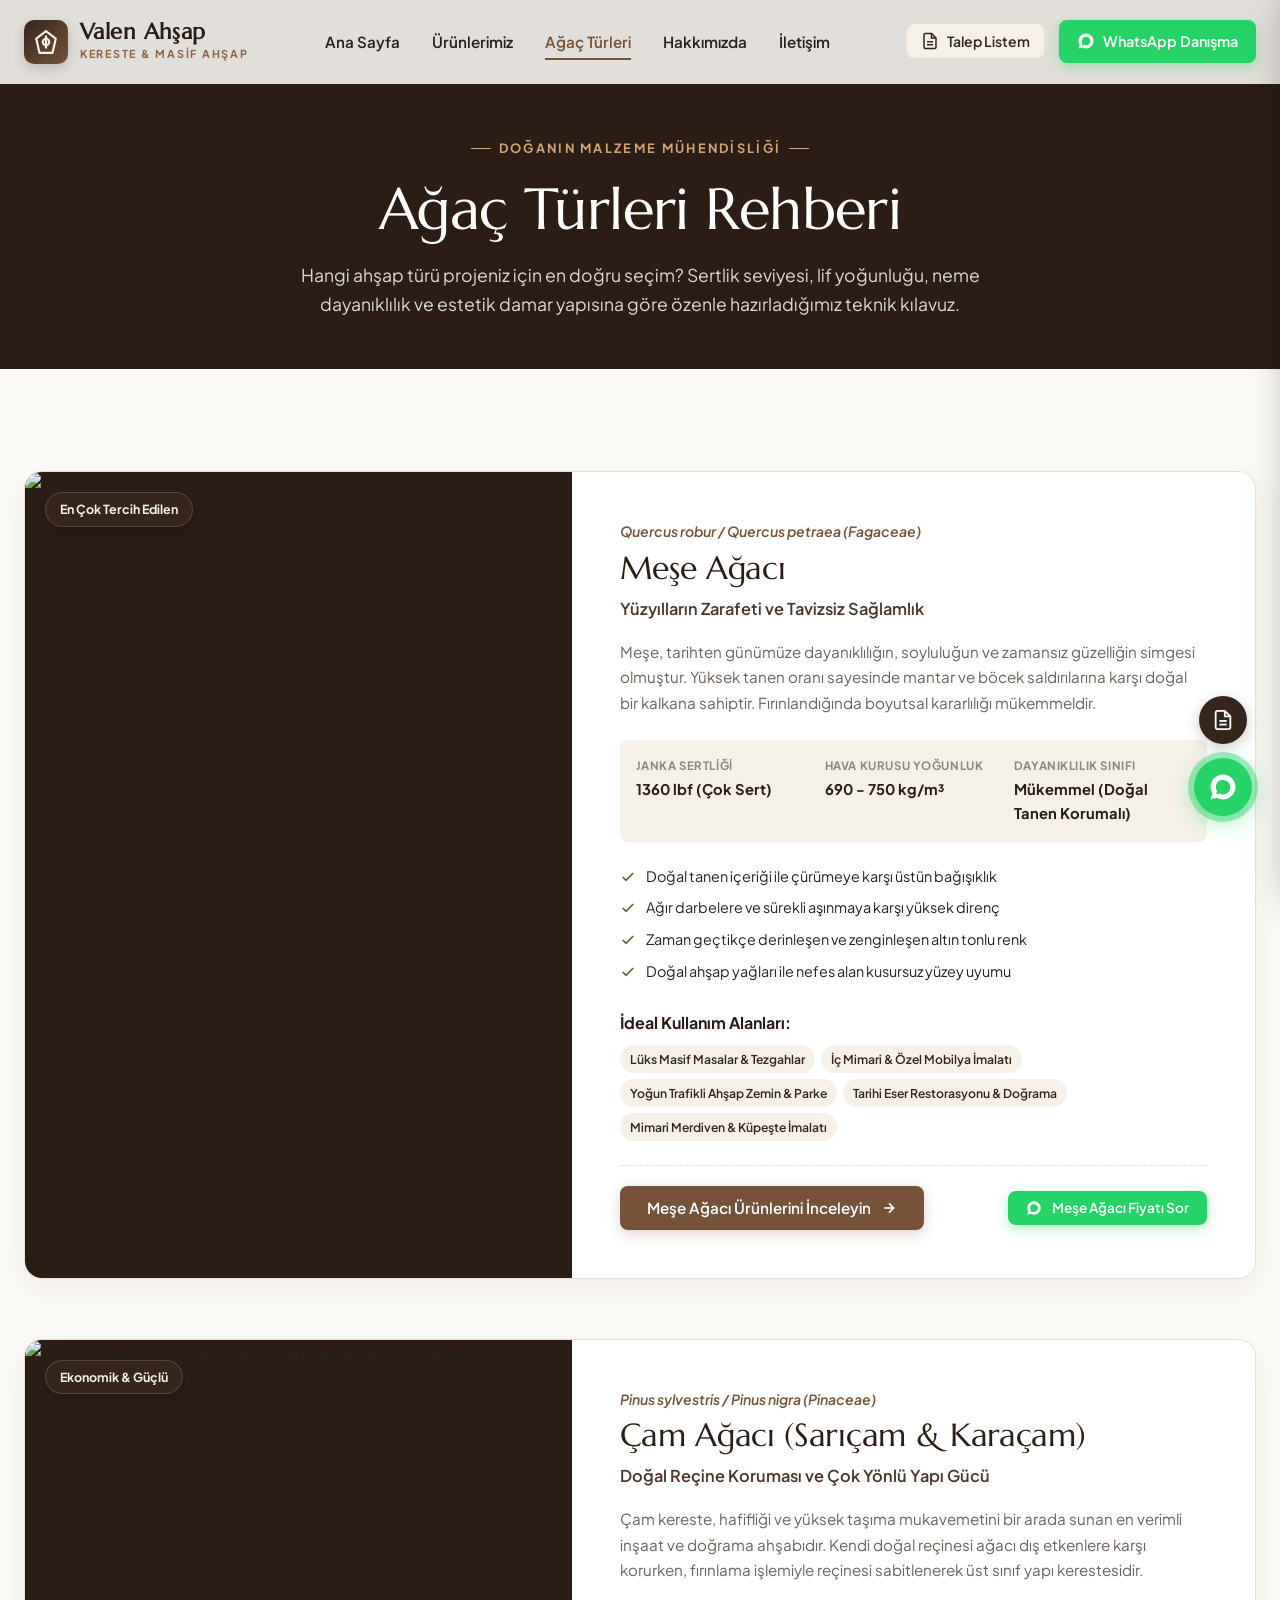
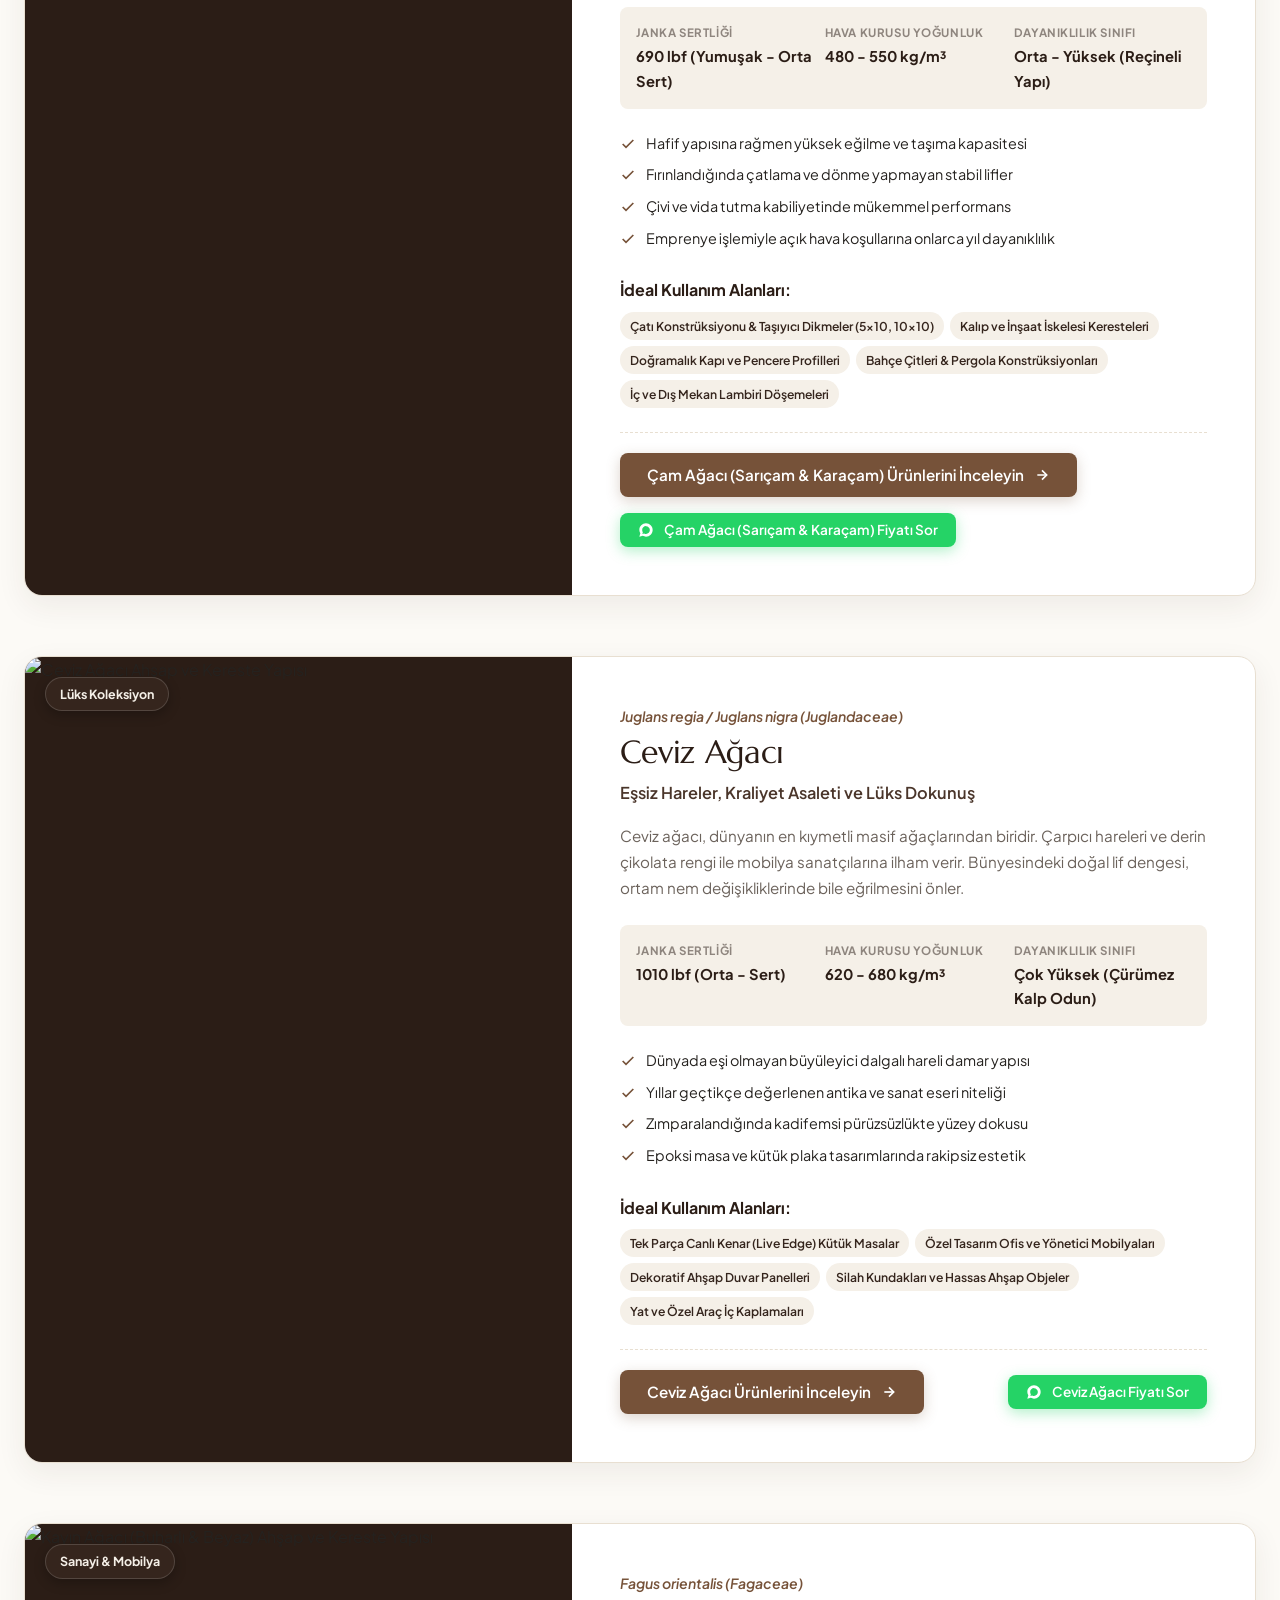
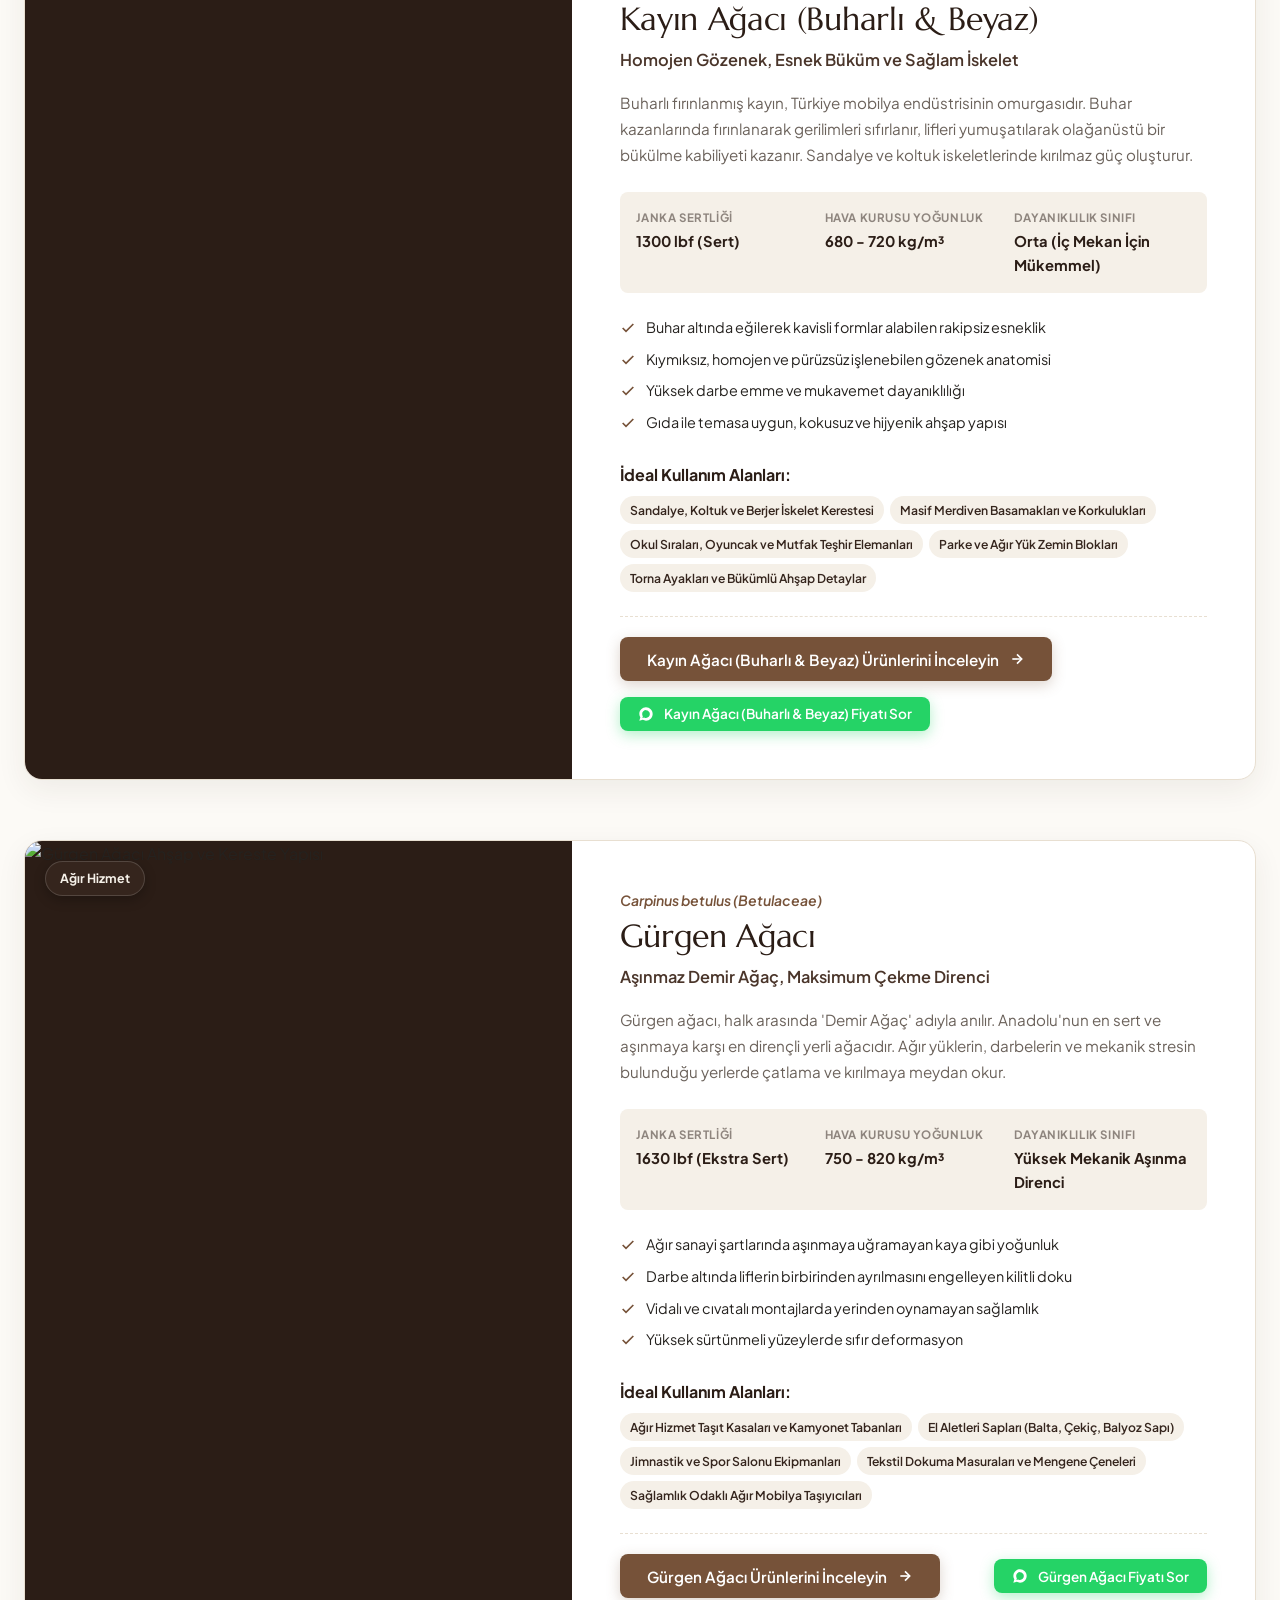
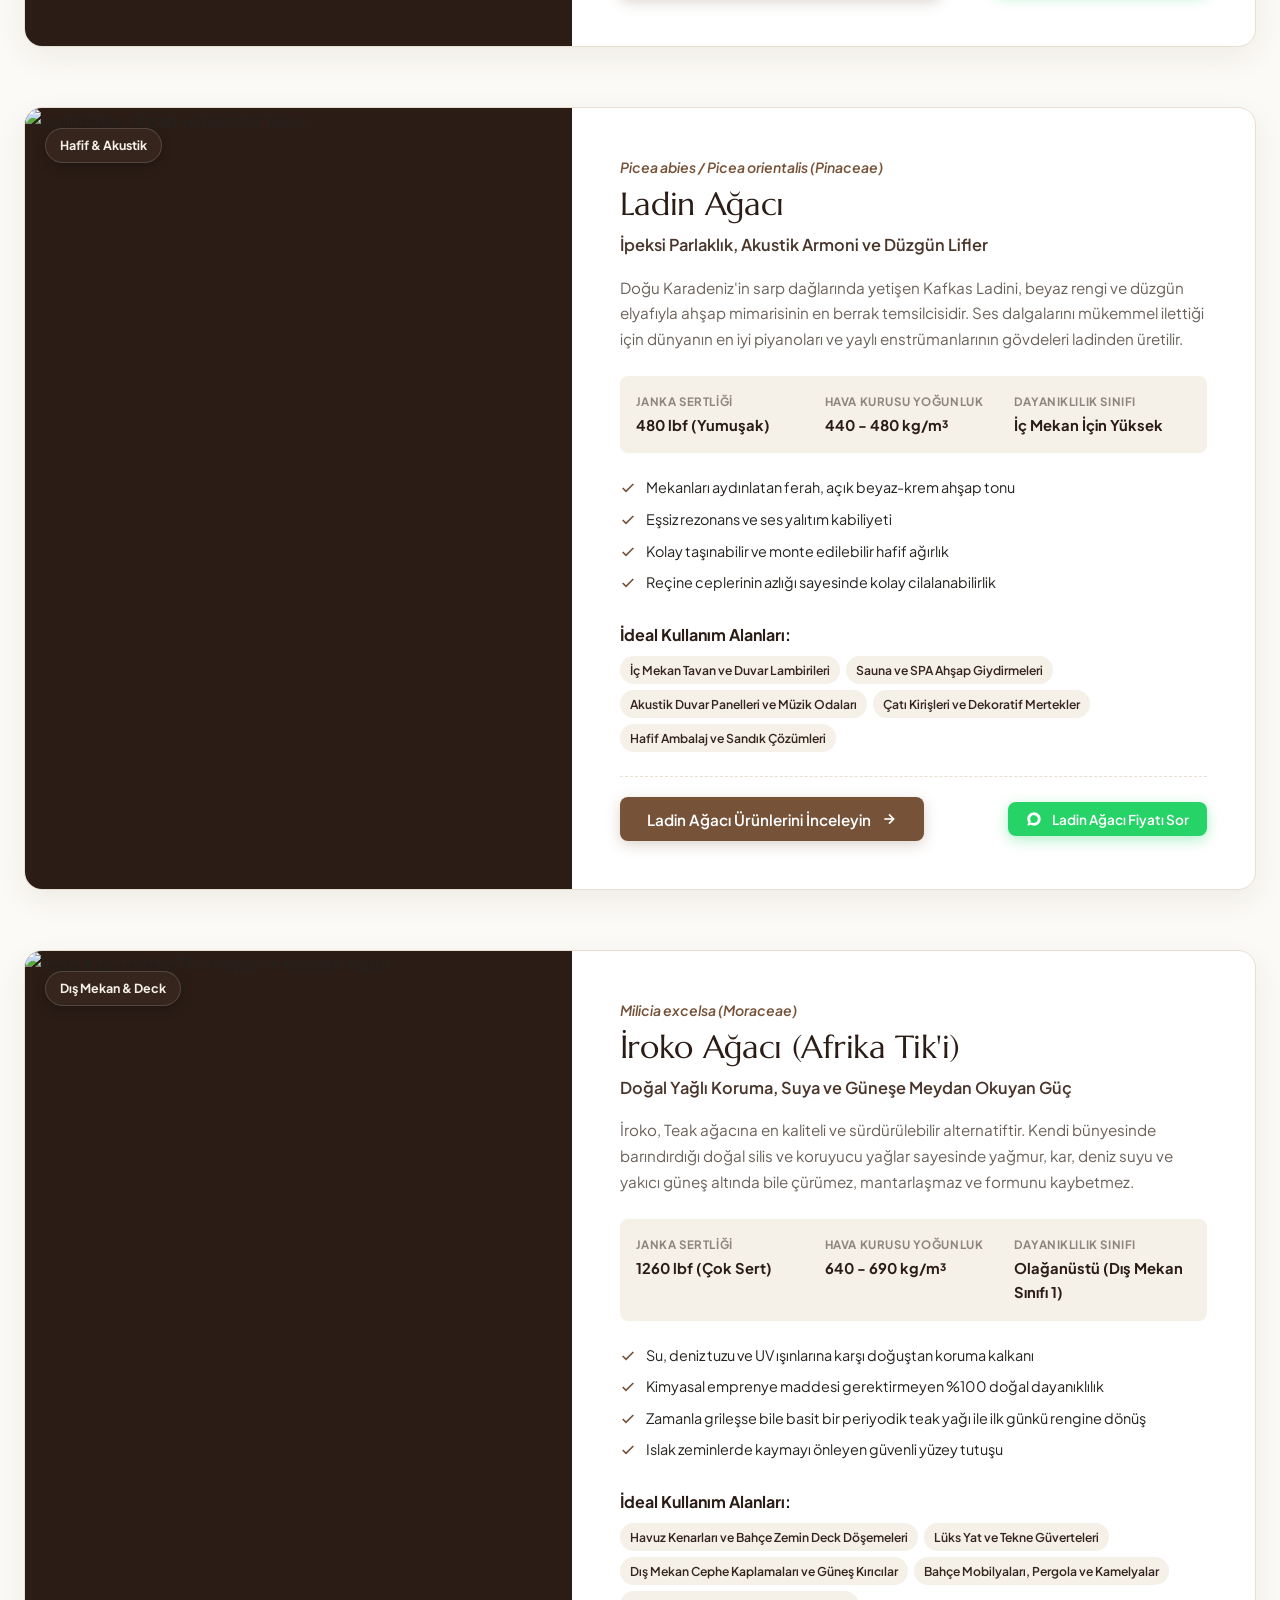
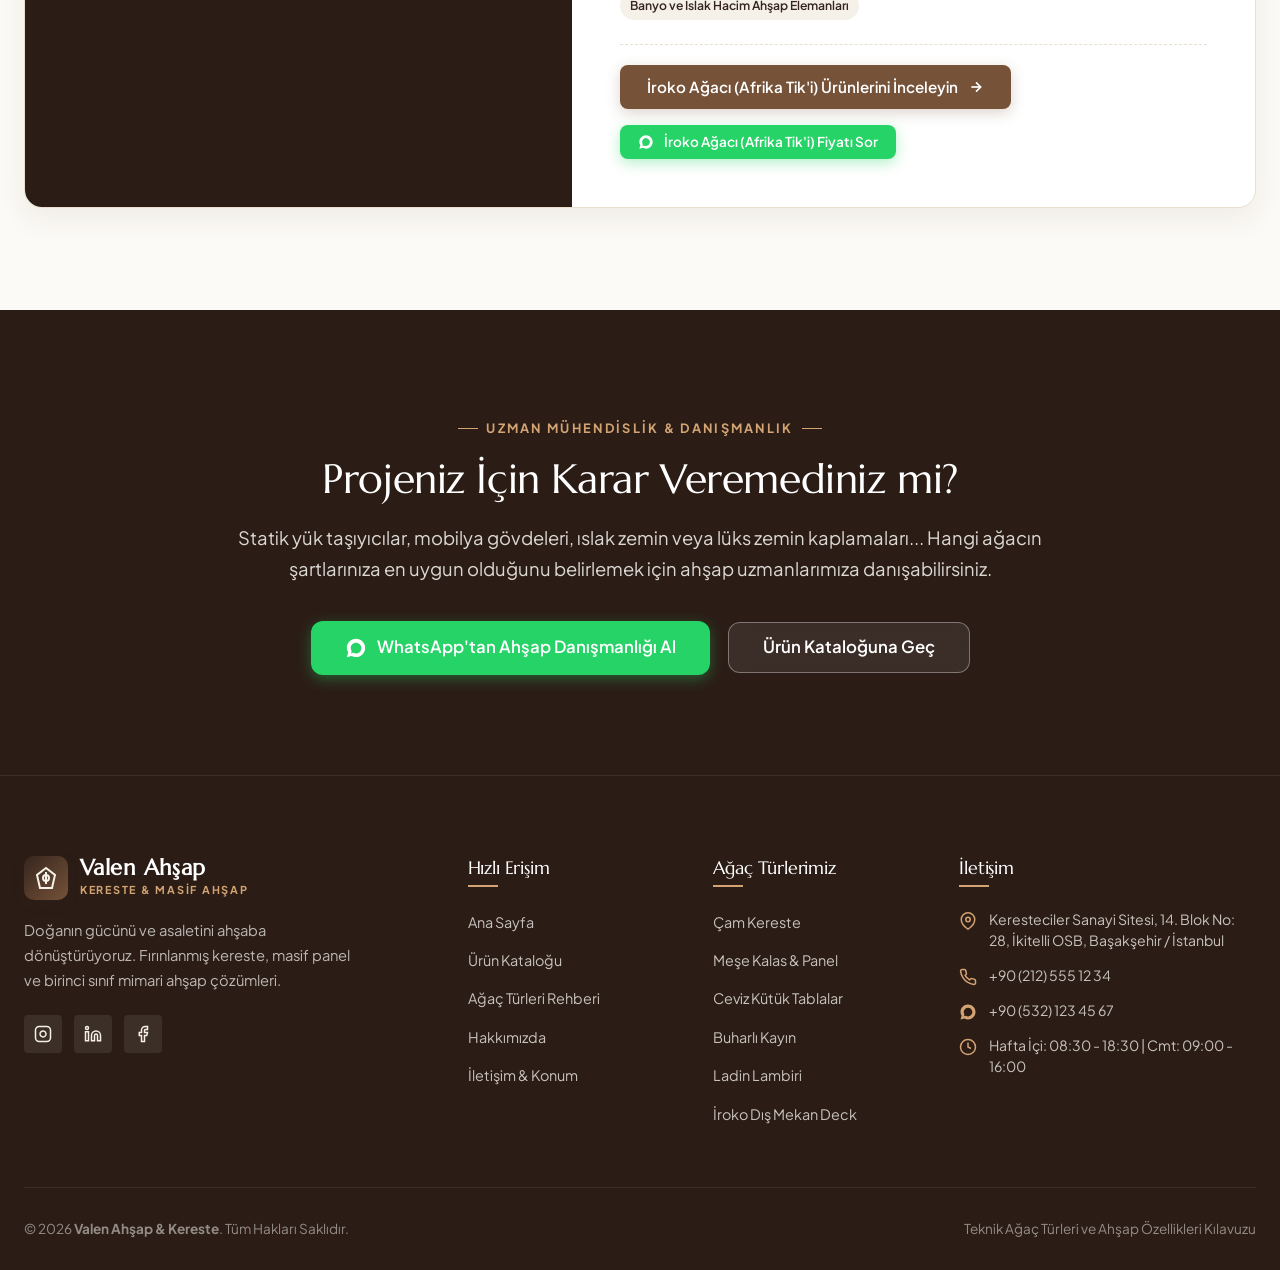
==== commit 38655f6e: "Add files via upload" ====
--- a/agac-turleri.html
+++ b/agac-turleri.html
@@ -337,7 +337,7 @@
         });
 
         html += `
-          <article class="species-detail-card reveal-on-scroll" id="${species.slug}">
+          <article class="species-detail-card" id="${species.slug}">
             <!-- Sol: Büyük Ağaç & Doku Görseli -->
             <div class="species-visual-col">
               ${species.badge ? `<span class="species-card-badge">${species.badge}</span>` : ""}
